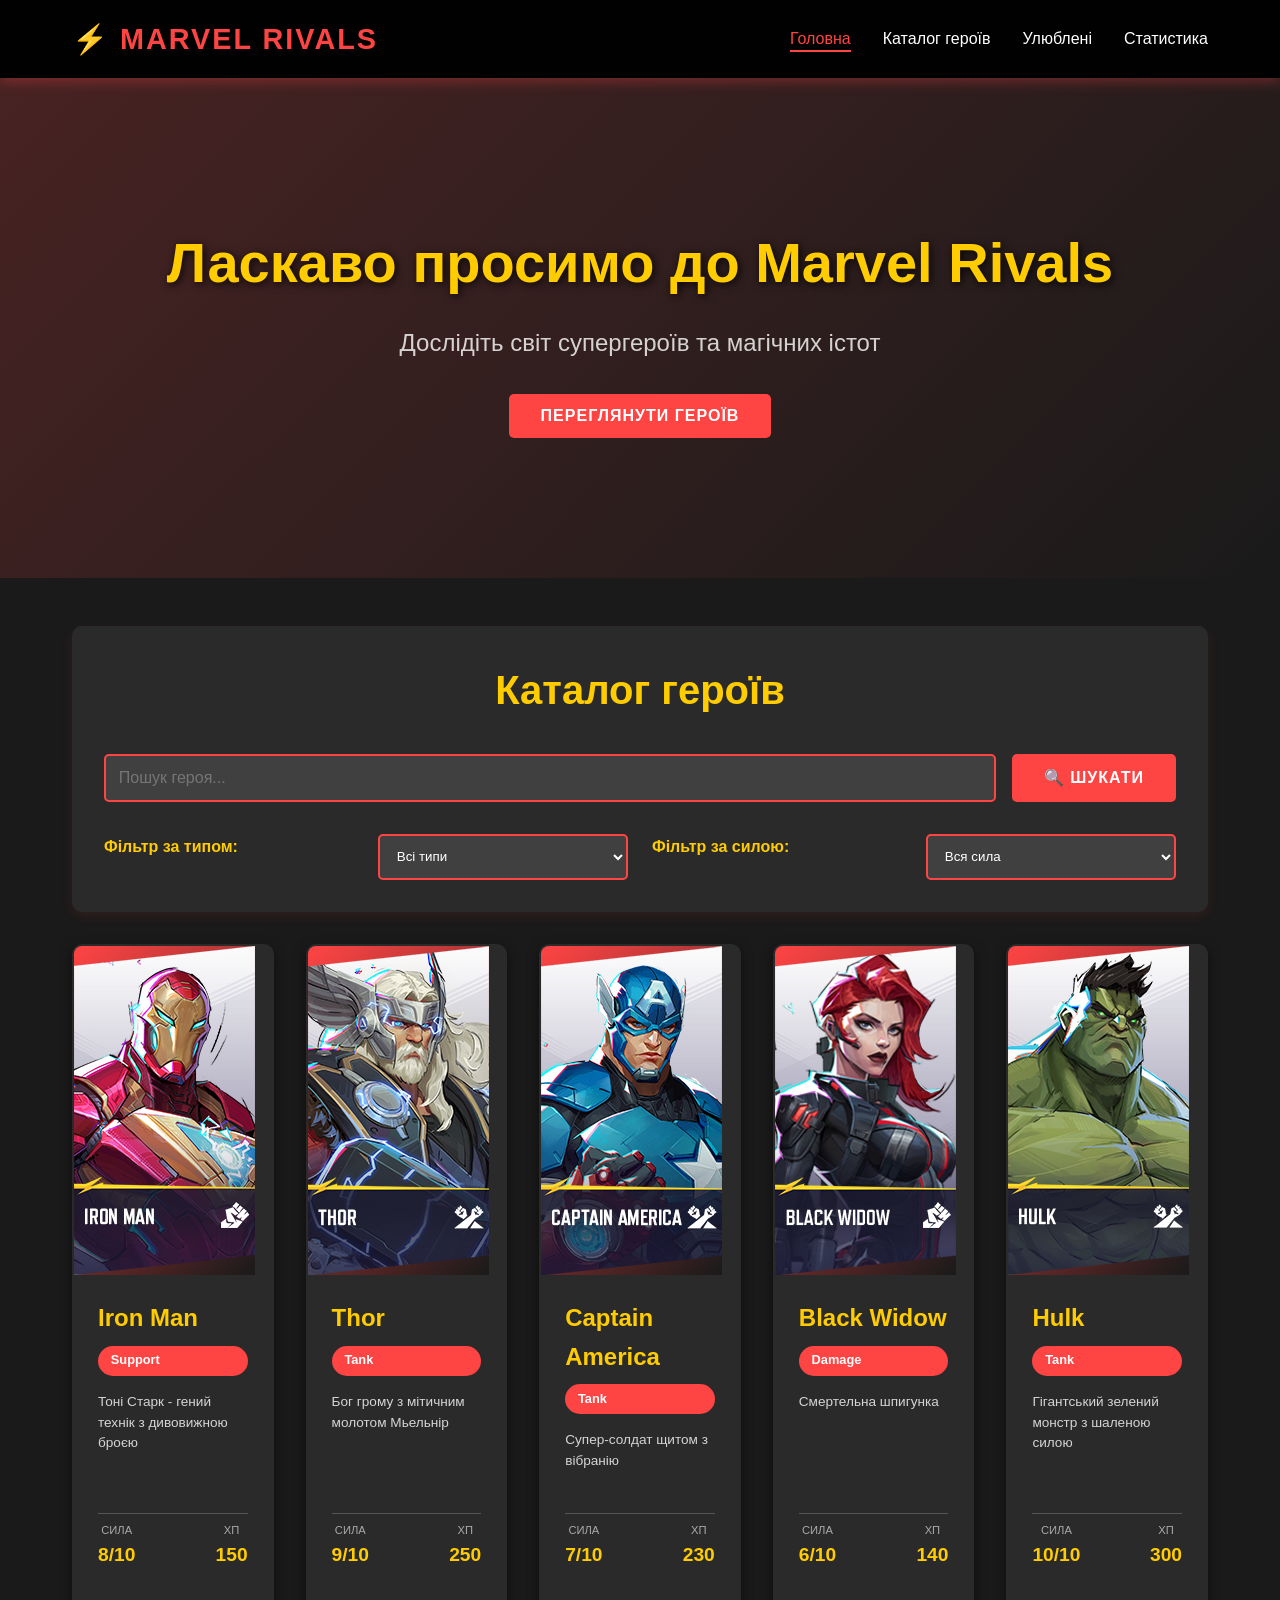
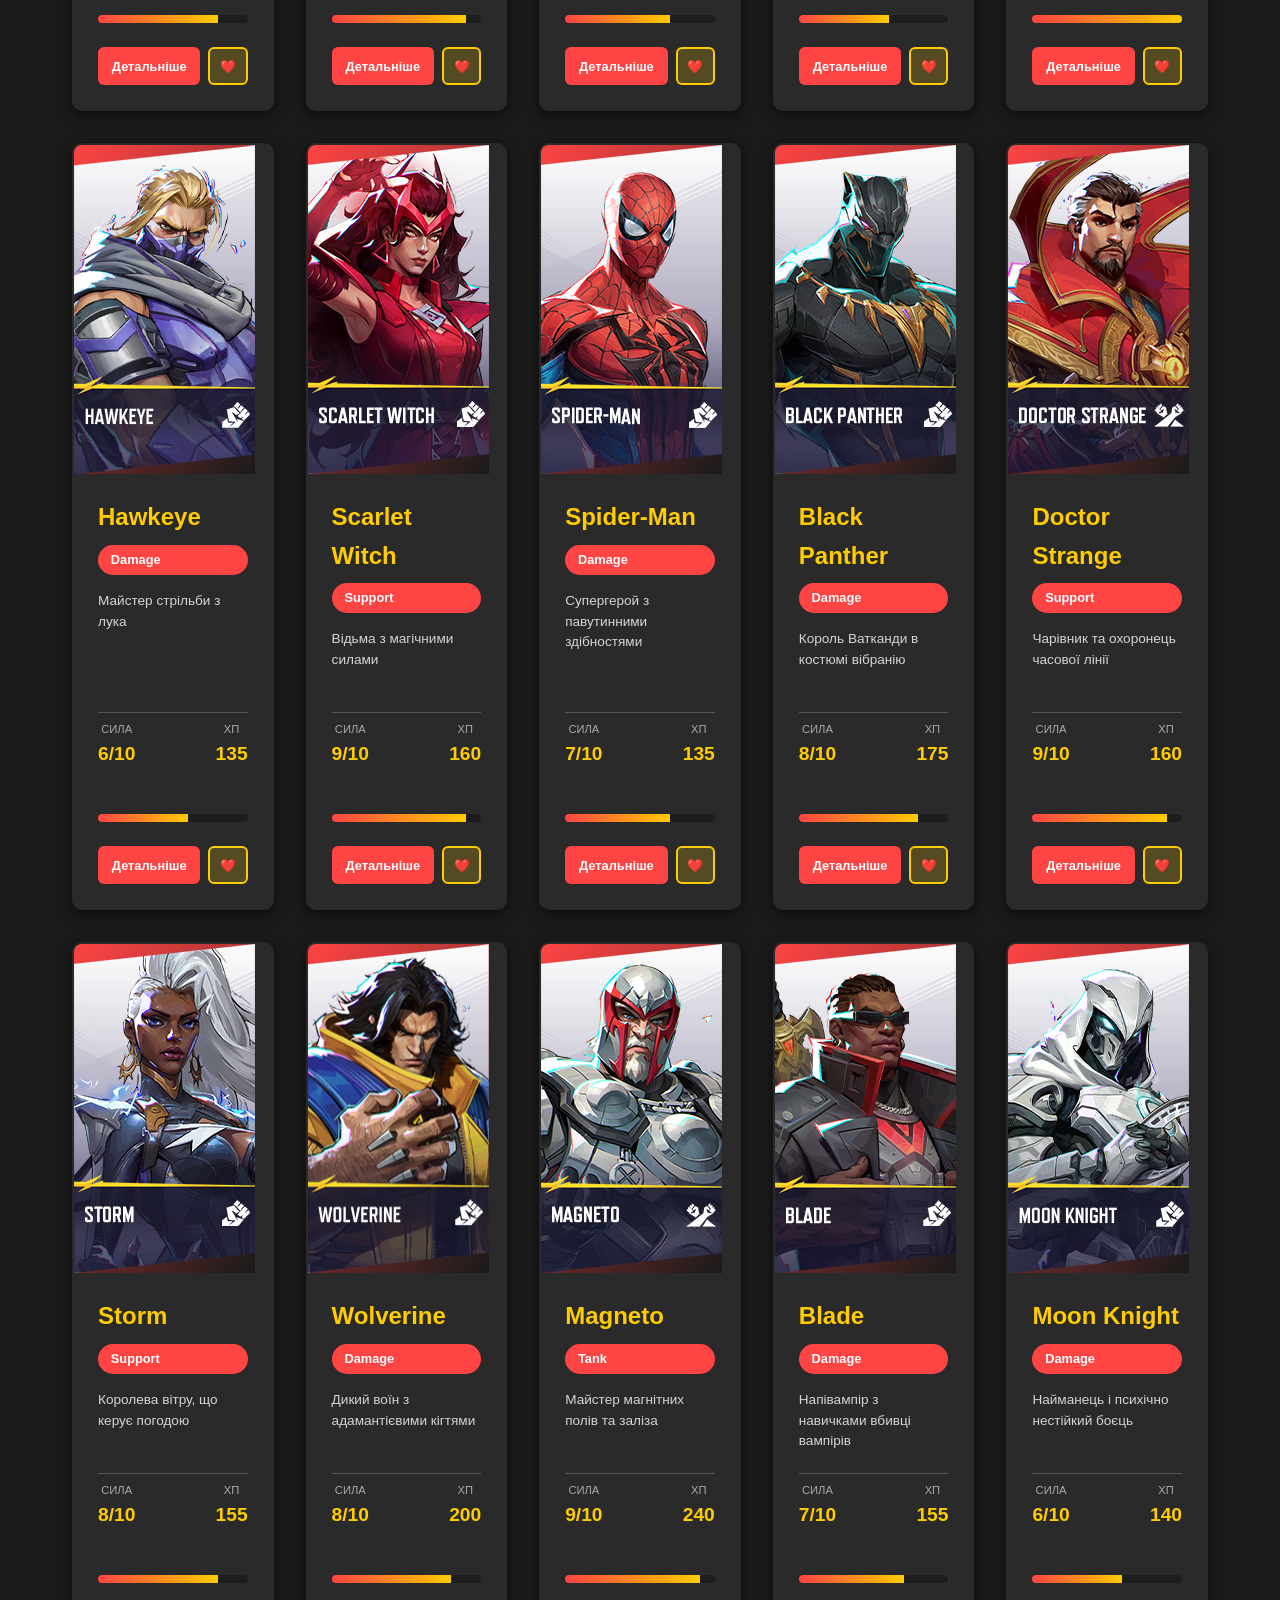
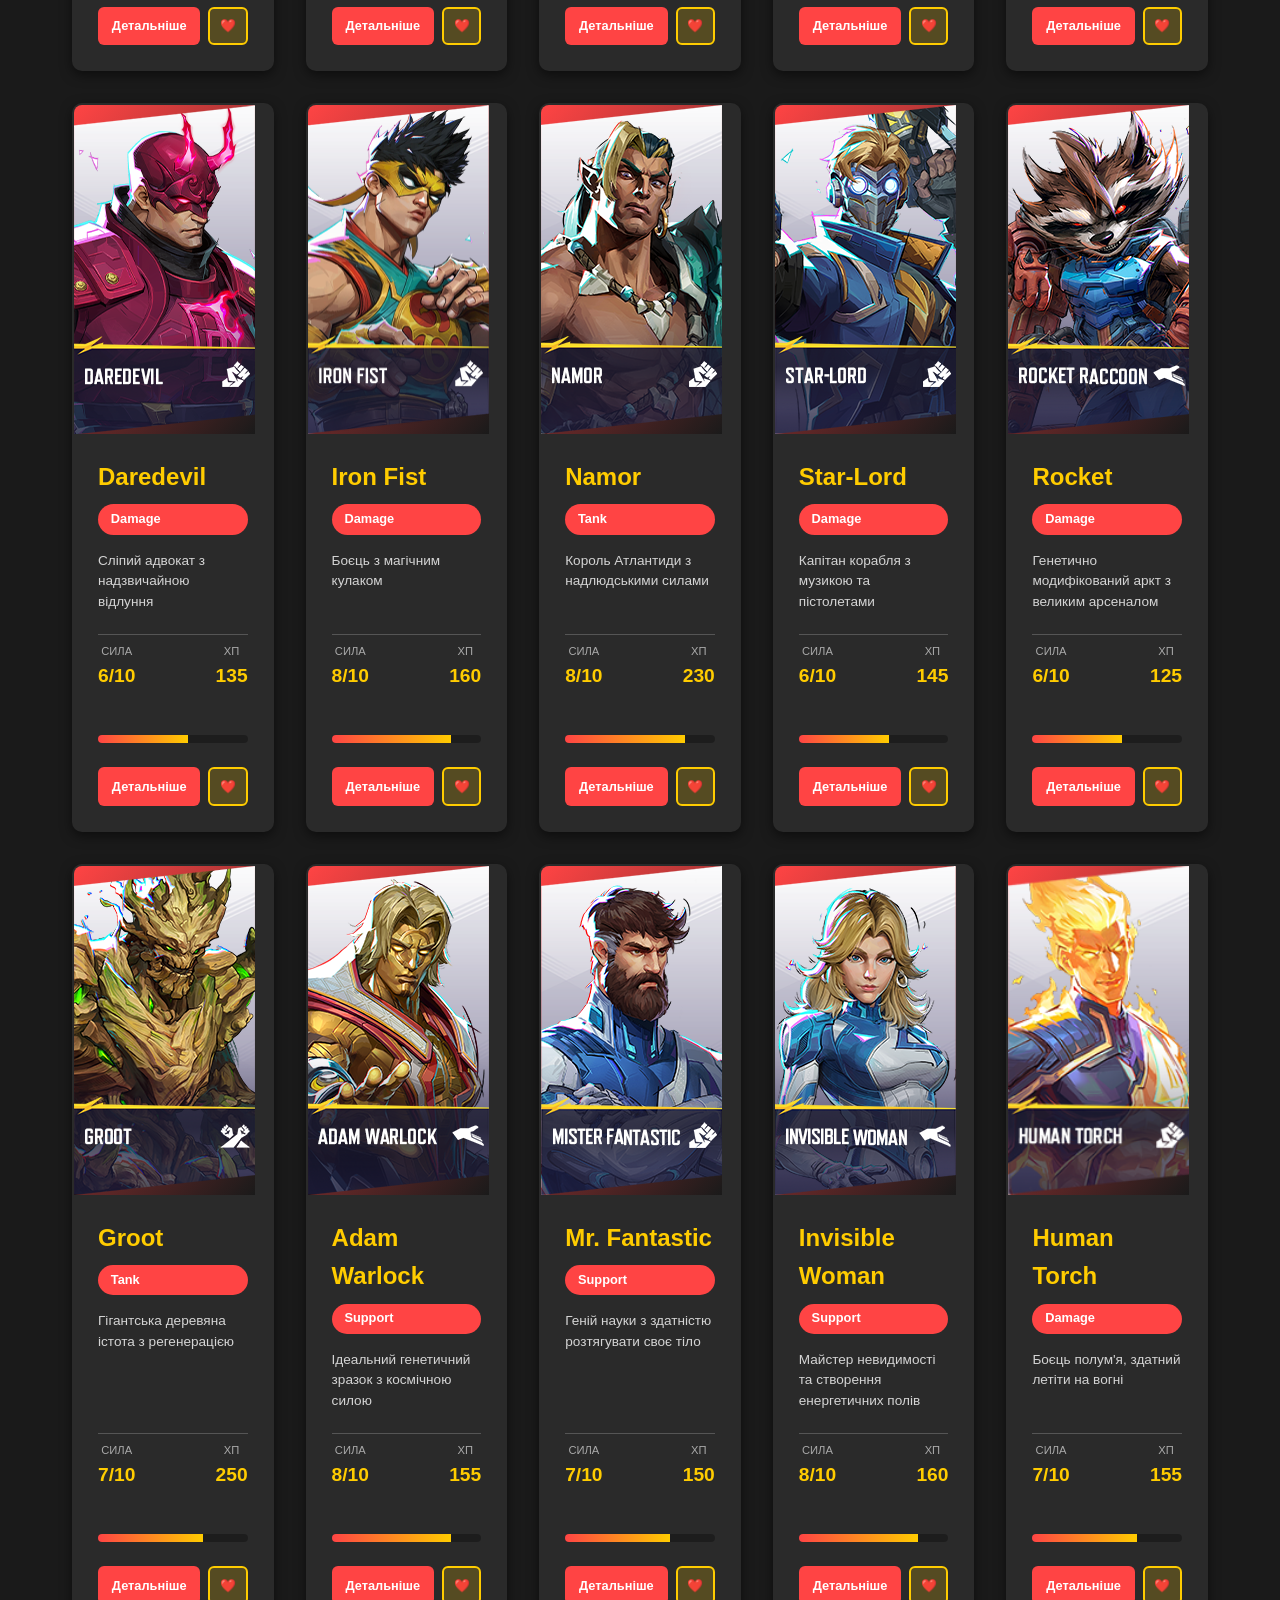
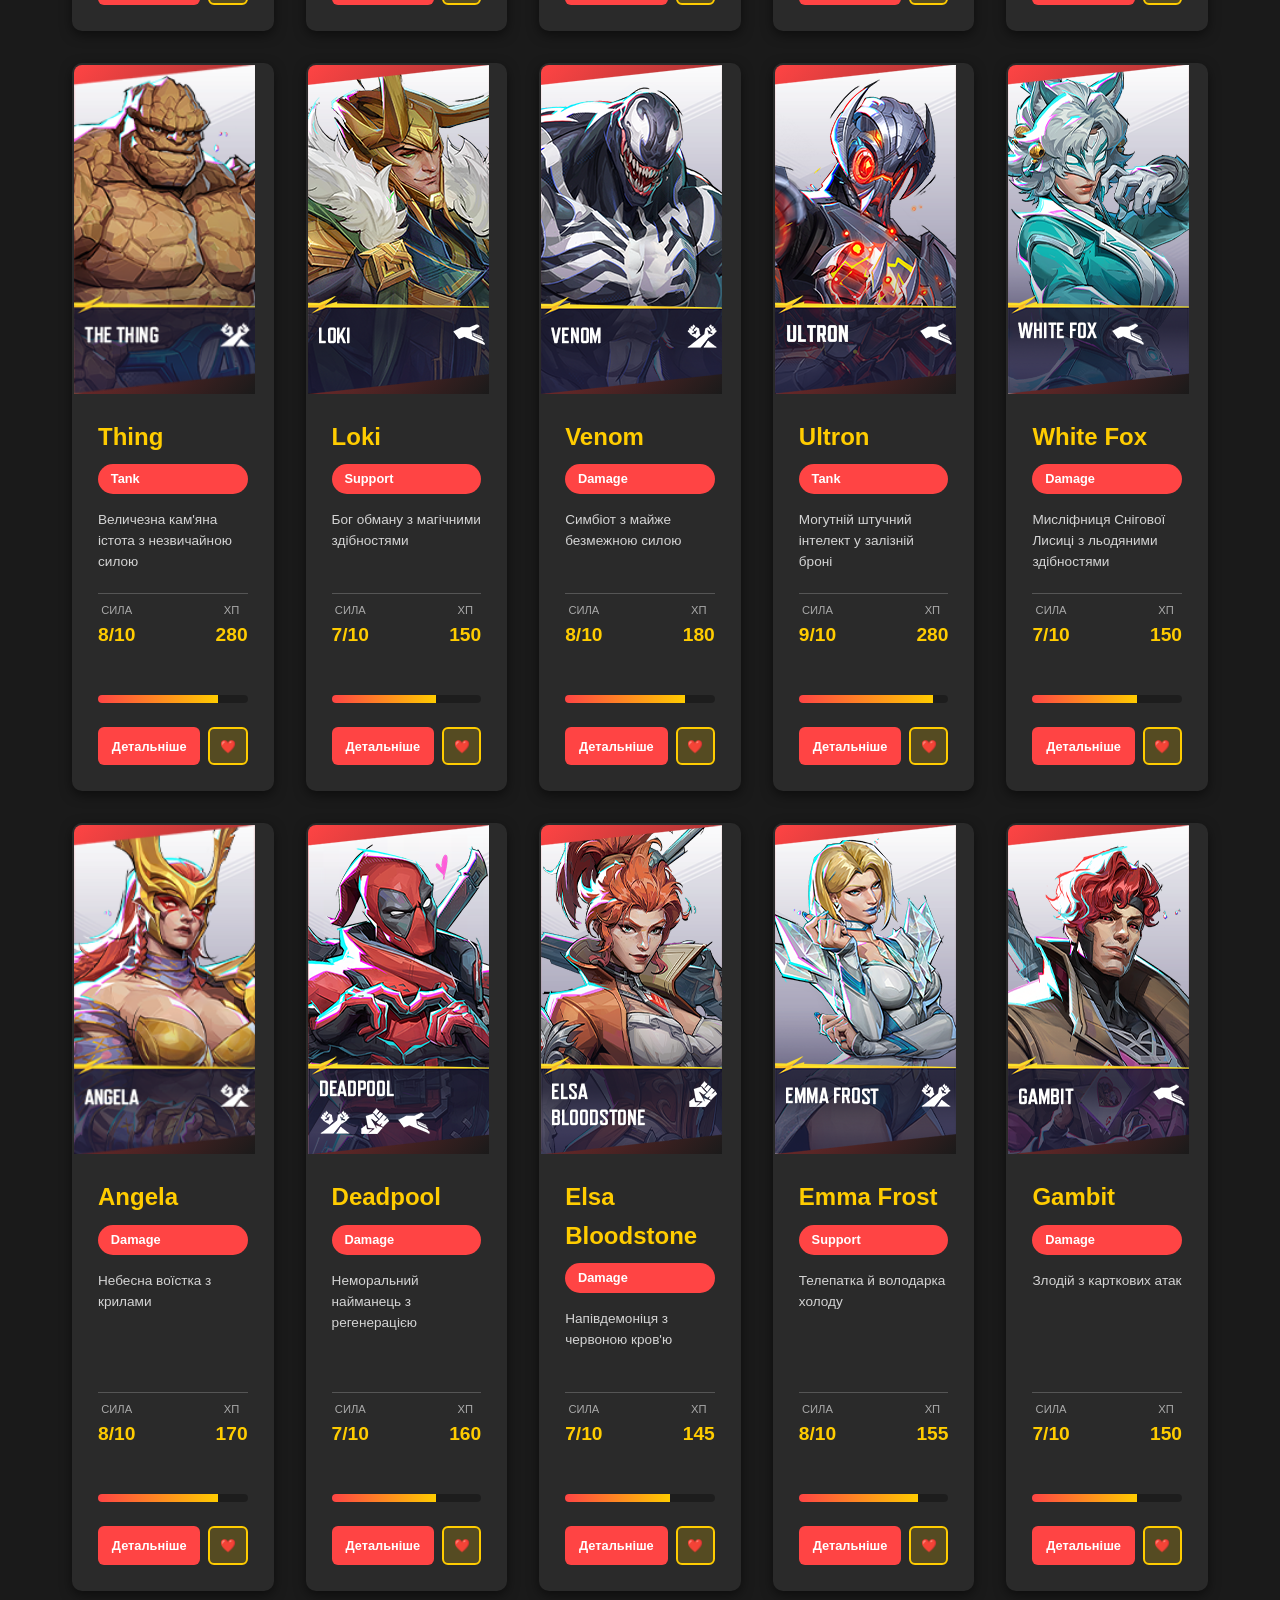
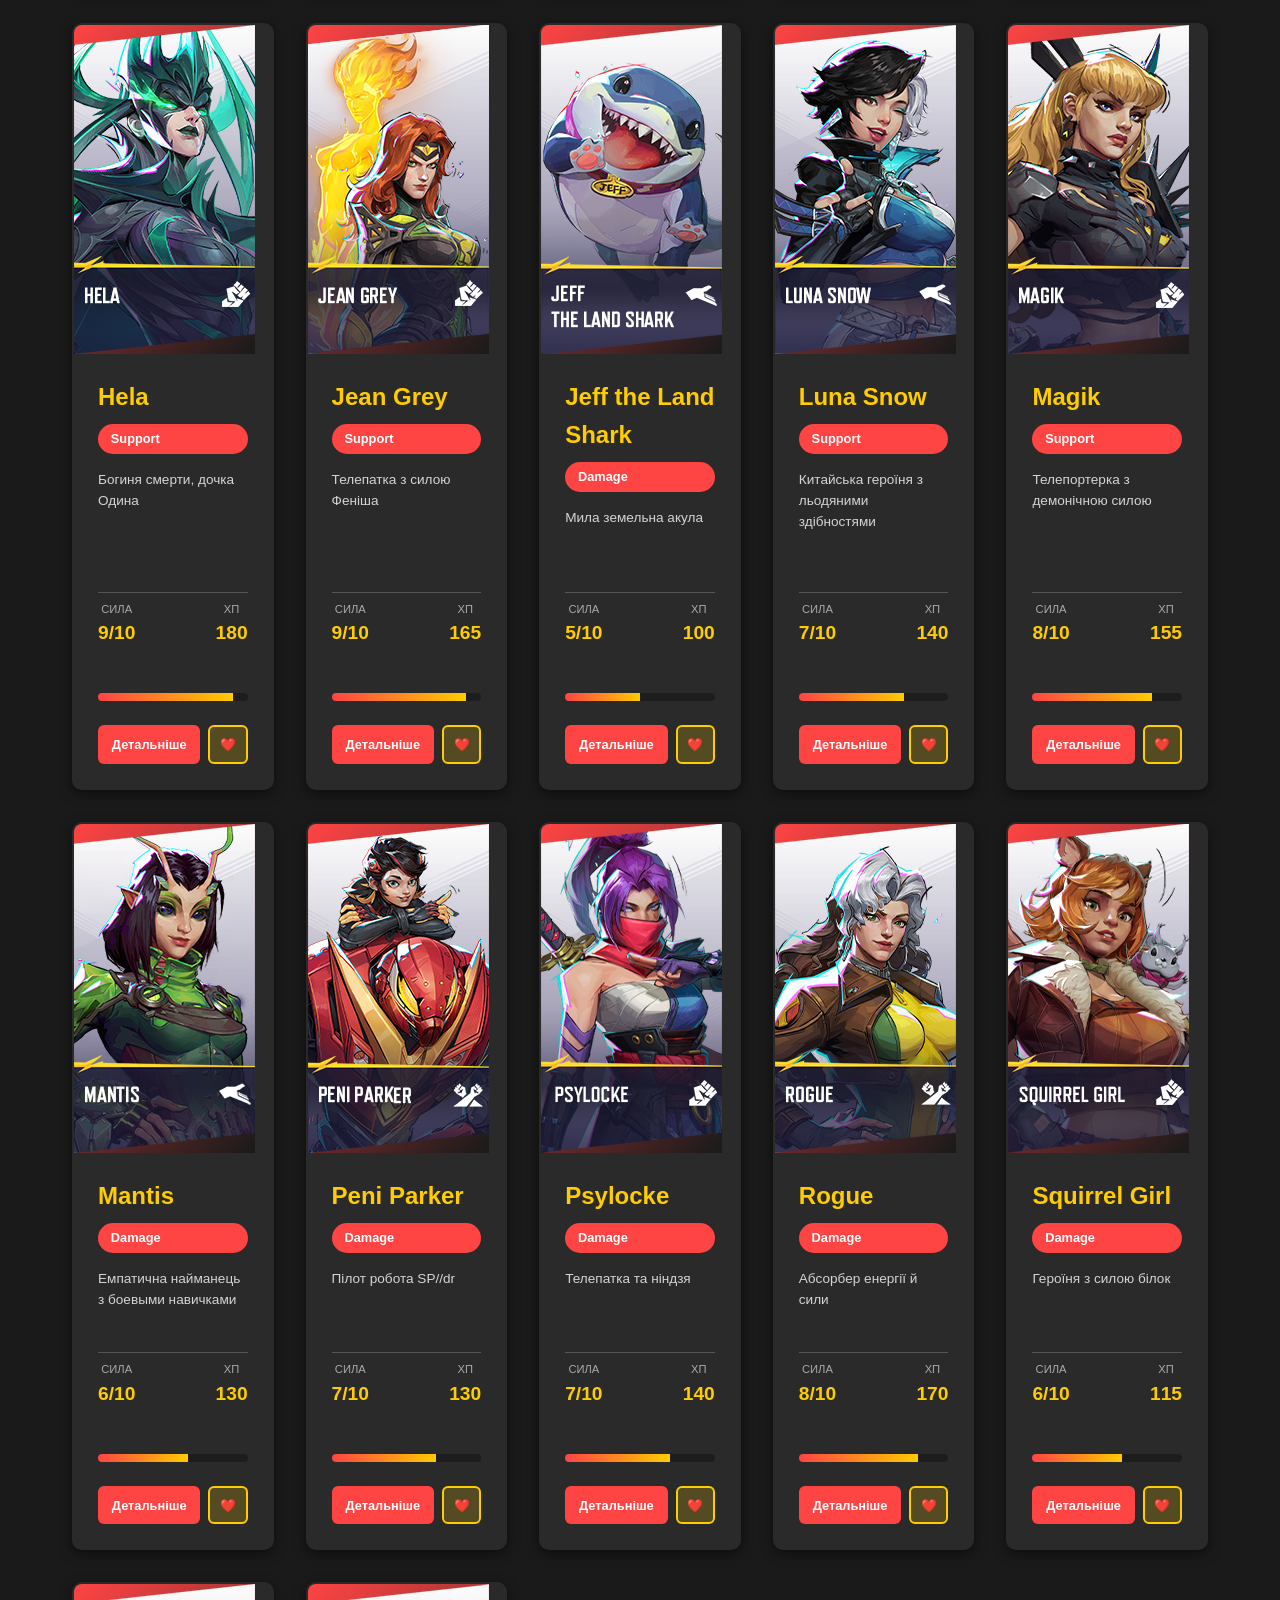
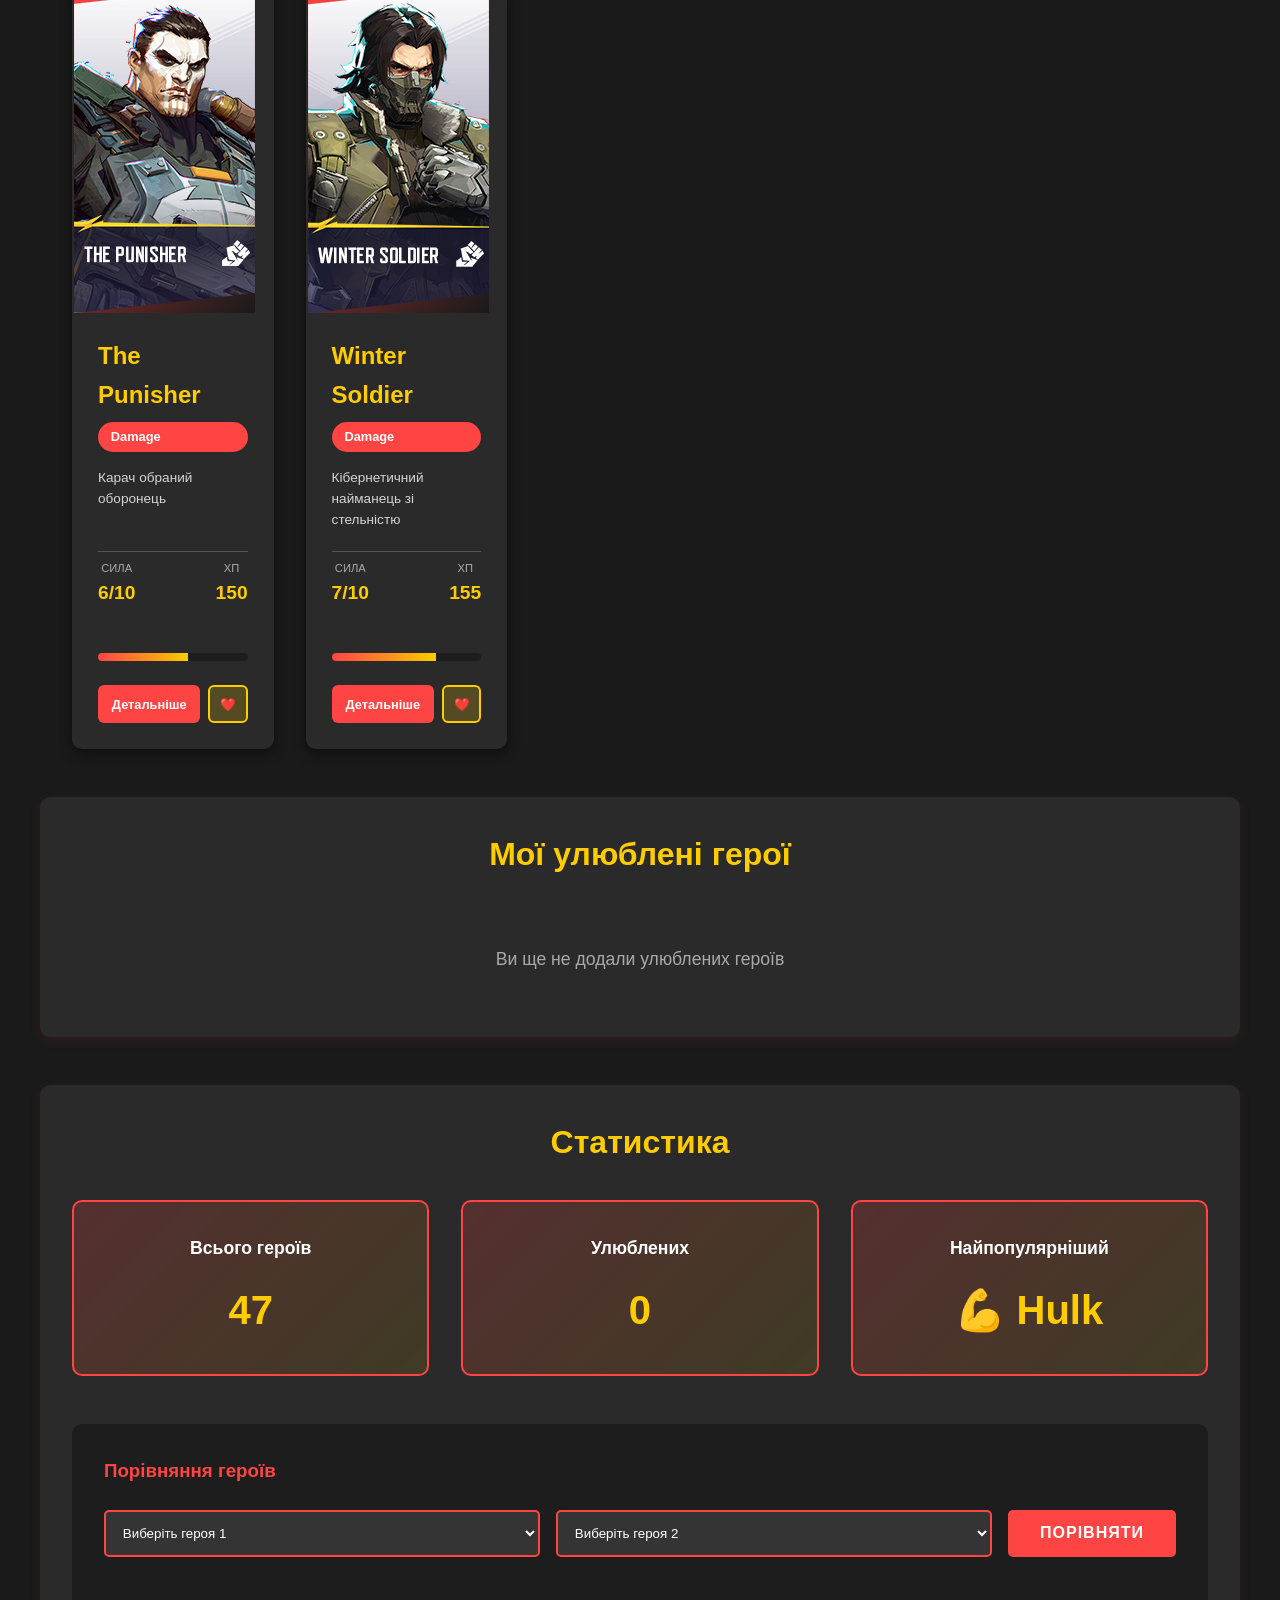
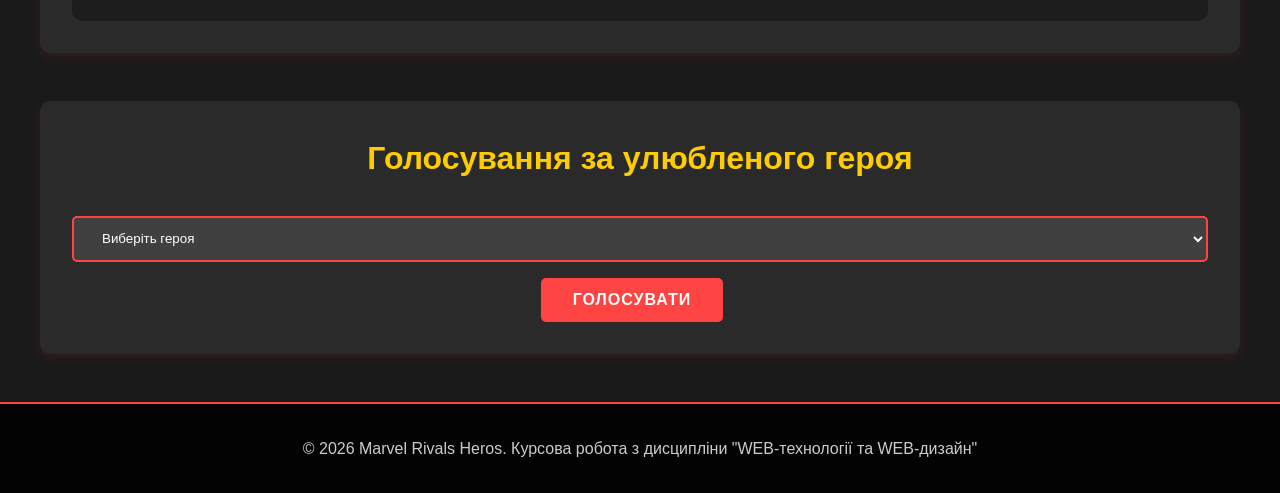
==== hero-details.html @ 2d25cc03 "first commit" ====
<!DOCTYPE html> <!-- Основний тип документу -->
<html lang="uk"> <!-- HTML елемент з мовою -->
<head> <!-- Голова документу -->
    <meta charset="UTF-8"> <!-- Кодування символів -->
    <meta name="viewport" content="width=device-width, initial-scale=1.0"> <!-- Адаптивна ширина -->
    <title>Деталі персонажа - Marvel Rivals</title> <!-- Заголовок сторінки -->
    <link rel="stylesheet" href="css/styles.css"> <!-- Посилання на CSS -->
    <style>  
        .hero-details-page { /* CSS селектор класу */
            max-width: 1200px; /* Max-width властивість */
            margin: 0 auto; /* Auto margin */
            padding: 2rem; /* Padding */
        }

        .hero-header { /* Новий CSS клас */
            display: grid; /* Grid display */
            grid-template-columns: 300px 1fr; /* Grid columns */
            gap: 3rem; /* Gap для grid */
            margin-bottom: 3rem; /* Margin */
            background-color: var(--card-bg); /* Використання CSS змінної */
            padding: 2rem; /* Padding */
            border-radius: 10px; /* Border-radius для скруглення */
            border: 2px solid var(--primary-color); /* Border властивість */
        }

        .hero-image-large { /* CSS клас для великого зображення */
            width: 100%; /* Width властивість */
            height: 400px; /* Height властивість */
            background: linear-gradient(135deg, var(--primary-color), var(--secondary-color)); /* Linear-gradient */
            border-radius: 10px;
            display: flex;
            align-items: center;
            justify-content: center;
            font-size: 5rem;
            overflow: hidden;
        }

        .hero-image-large img {
            width: 100%;
            height: 100%;
            object-fit: cover;
        }

        .hero-basic-info h1 {
            font-size: 3rem;
            color: var(--accent-color);
            margin-bottom: 1rem;
        }

        .hero-basic-info .hero-type {
            display: inline-block;
            background-color: var(--primary-color);
            color: var(--text-color);
            padding: 0.5rem 1.5rem;
            border-radius: 20px;
            font-size: 1rem;
            margin-bottom: 1rem;
            font-weight: bold;
        }

        .hero-basic-info .role-badge {
            display: inline-block;
            background-color: var(--accent-color);
            color: var(--secondary-color);
            padding: 0.5rem 1rem;
            border-radius: 20px;
            font-size: 0.9rem;
            margin-left: 0.5rem;
            font-weight: bold;
        }

        .stats-grid {
            display: grid;
            grid-template-columns: repeat(2, 1fr);
            gap: 1rem;
            margin-top: 1.5rem;
        }

        .stat-item {
            background-color: rgba(255, 68, 68, 0.1);
            padding: 1rem;
            border-radius: 8px;
            border-left: 3px solid var(--primary-color);
        }

        .stat-item-label {
            color: rgba(255, 255, 255, 0.8);
            font-size: 0.9rem;
        }

        .stat-item-value {
            font-size: 1.8rem;
            font-weight: bold;
            color: var(--accent-color);
            margin-top: 0.5rem;
        }

        .section {
            background-color: var(--card-bg);
            padding: 2rem;
            border-radius: 10px;
            margin-bottom: 2rem;
            border: 1px solid rgba(255, 68, 68, 0.2);
        }

        .section h2 {
            font-size: 1.8rem;
            color: var(--accent-color);
            margin-bottom: 1.5rem;
            display: flex;
            align-items: center;
            gap: 1rem;
        }

        .section h2::before {
            content: '';
            width: 4px;
            height: 1.8rem;
            background-color: var(--primary-color);
            border-radius: 2px;
        }

        .story-text {
            line-height: 1.8;
            color: rgba(255, 255, 255, 0.9);
            font-size: 1.05rem;
            text-align: justify;
        }

        .abilities-grid {
            display: grid;
            grid-template-columns: repeat(auto-fit, minmax(250px, 1fr));
            gap: 1.5rem;
        }

        .ability-card {
            background-color: rgba(255, 204, 0, 0.1);
            border: 2px solid var(--accent-color);
            border-radius: 8px;
            padding: 1.5rem;
            transition: all 0.3s ease;
        }

        .ability-card:hover {
            background-color: rgba(255, 204, 0, 0.2);
            transform: translateY(-5px);
            box-shadow: 0 8px 16px rgba(255, 204, 0, 0.2);
        }

        .ability-name {
            font-size: 1.3rem;
            font-weight: bold;
            color: var(--accent-color);
            margin-bottom: 0.5rem;
        }

        .ability-description {
            color: rgba(255, 255, 255, 0.85);
            font-size: 0.95rem;
        }

        .comparison-stats {
            background-color: rgba(0, 0, 0, 0.3);
            padding: 1rem;
            border-radius: 8px;
            margin-top: 1rem;
        }

        .comparison-stat {
            display: flex;
            justify-content: space-between;
            align-items: center;
            padding: 0.8rem 0;
            border-bottom: 1px solid rgba(255, 68, 68, 0.2);
        }

        .comparison-stat:last-child {
            border-bottom: none;
        }

        .stat-bar {
            height: 8px;
            background-color: rgba(0, 0, 0, 0.5);
            border-radius: 4px;
            overflow: hidden;
            margin-top: 0.5rem;
            width: 100%;
        }

        .stat-bar-fill {
            height: 100%;
            background: linear-gradient(90deg, var(--primary-color), var(--accent-color));
            border-radius: 4px;
        }

        .team-info {
            display: grid;
            grid-template-columns: repeat(auto-fit, minmax(200px, 1fr));
            gap: 1.5rem;
            margin-top: 1rem;
        }

        .team-card {
            background-color: rgba(255, 68, 68, 0.1);
            border: 2px solid var(--primary-color);
            border-radius: 8px;
            padding: 1.5rem;
            text-align: center;
        }

        .team-card h3 {
            color: var(--accent-color);
            margin-bottom: 0.5rem;
        }

        .team-card p {
            color: rgba(255, 255, 255, 0.8);
            font-size: 0.95rem;
        }

        .quote-section {
            background: linear-gradient(135deg, rgba(255, 68, 68, 0.2), rgba(255, 204, 0, 0.1));
            border: 2px solid var(--primary-color);
            border-radius: 10px;
            padding: 2rem;
            text-align: center;
            margin-bottom: 2rem;
        }

        .quote-text {
            font-size: 1.5rem;
            font-style: italic;
            color: var(--accent-color);
            margin-bottom: 0.5rem;
        }

        .quote-source {
            color: rgba(255, 255, 255, 0.7);
            font-size: 1rem;
        }

        .back-button {
            display: inline-block;
            background-color: var(--primary-color);
            color: var(--text-color);
            padding: 0.8rem 2rem;
            border-radius: 5px;
            text-decoration: none;
            font-weight: bold;
            margin-bottom: 2rem;
            transition: all 0.3s ease;
        }

        .back-button:hover {
            background-color: var(--hover-color);
            transform: translateX(-5px);
        }

        .relations-section {
            display: grid;
            grid-template-columns: repeat(auto-fit, minmax(150px, 1fr));
            gap: 1rem;
            margin-top: 1rem;
        }

        .relation-card {
            background-color: rgba(255, 255, 255, 0.05);
            border: 1px solid rgba(255, 68, 68, 0.3);
            border-radius: 8px;
            padding: 1rem;
            text-align: center;
            transition: all 0.3s ease;
        }

        .relation-card:hover {
            background-color: rgba(255, 68, 68, 0.1);
            border-color: var(--primary-color);
        }

        .relation-name {
            font-weight: bold;
            color: var(--accent-color);
            font-size: 0.95rem;
        }

        .gallery-section {
            margin-top: 2rem;
        }

        .gallery-grid {
            display: grid;
            grid-template-columns: repeat(auto-fit, minmax(200px, 1fr));
            gap: 1rem;
            margin-top: 1rem;
        }

        .gallery-item {
            aspect-ratio: 1;
            background-color: rgba(255, 68, 68, 0.1);
            border-radius: 8px;
            overflow: hidden;
            border: 2px solid rgba(255, 68, 68, 0.2);
            transition: all 0.3s ease;
        }

        .gallery-item:hover {
            border-color: var(--primary-color);
            box-shadow: 0 8px 16px rgba(255, 68, 68, 0.3);
        }

        @media (max-width: 768px) {
            .hero-header {
                grid-template-columns: 1fr;
                gap: 1rem;
            }

            .hero-basic-info h1 {
                font-size: 2rem;
            }

            .section h2 {
                font-size: 1.3rem;
            }

            .abilities-grid {
                grid-template-columns: 1fr;
            }

            .stat-bar {
                margin-top: 0.5rem;
            }
        }
    </style>
</head>
<body>
    <!-- Навигация -->
    <header>
        <nav class="navbar">
            <div class="nav-container">
                <span class="logo" onclick="window.open('https://www.marvelrivals.com', '_blank')">⚡ Marvel Rivals</span>
                <ul class="nav-menu">
                    <li><a href="index.html" class="nav-link">← Назад до каталогу</a></li>
                </ul>
            </div>
        </nav>
    </header>

    <!-- Основной контент -->
    <main class="hero-details-page">
        <a href="index.html" class="back-button">← Назад до каталогу</a>

        <div id="heroContent">
            <!-- Контент будет загружен через JavaScript -->
        </div>
    </main>

    <!-- Footer -->
    <footer>
        <p>&copy; 2026 Marvel Rivals Heros. Курсова робота з дисципліни "WEB-технології та WEB-дизайн"</p>
    </footer>

    <script src="js/data-extended.js"></script>
    <script>
        // Отримати ID героя з URL
        function getHeroIdFromUrl() {
            const params = new URLSearchParams(window.location.search);
            return parseInt(params.get('id'));
        }

        // Завантажити та відобразити деталі героя
        document.addEventListener('DOMContentLoaded', function() {
            const heroId = getHeroIdFromUrl();
            
            if (!heroId) {
                window.location.href = 'index.html';
                return;
            }

            // Знайти героя у базі
            const hero = heroesDataExtended.find(h => h.id === heroId);
            
            if (!hero) {
                document.getElementById('heroContent').innerHTML = 
                    '<p style="color: var(--primary-color); font-size: 1.2rem;">❌ Персонажа не знайдено!</p>';
                return;
            }

            // Відобразити героя
            displayHeroDetails(hero);
        });

        function displayHeroDetails(hero) {
            const imageHtml = hero.image ? 
                `<img src="${hero.image}" alt="${hero.name}">` :
                hero.emoji;

            const relationsHTML = hero.relations && hero.relations.length > 0 ? 
                `<div class="relations-section">
                    ${hero.relations.map(rel => 
                        `<div class="relation-card">
                            <div class="relation-name">${rel}</div>
                        </div>`
                    ).join('')}
                </div>` : 
                '<p style="color: rgba(255, 255, 255, 0.6);">Особлива не пов\'язана з іншими персонажами</p>';

            const abilitiesHTML = hero.abilities.map(ability => 
                `<div class="ability-card">
                    <div class="ability-name">⚡ ${ability.name}</div>
                    <div class="ability-description">${ability.description}</div>
                </div>`
            ).join('');

            const statsHTML = `
                <div class="stat-item">
                    <div class="stat-item-label">Рівень сили</div>
                    <div class="stat-item-value">${hero.power}/10</div>
                    <div class="stat-bar">
                        <div class="stat-bar-fill" style="width: ${hero.power * 10}%"></div>
                    </div>
                </div>
                <div class="stat-item">
                    <div class="stat-item-label">Здоров'я (HP)</div>
                    <div class="stat-item-value">${hero.health}</div>
                    <div class="stat-bar">
                        <div class="stat-bar-fill" style="width: ${Math.min(hero.health / 3, 100)}%"></div>
                    </div>
                </div>
            `;

            const teamHTML = hero.team ? 
                `<div class="team-card">
                    <h3>Команда</h3>
                    <p>${hero.team}</p>
                </div>` : '';

            const quoteHTML = hero.quote ? 
                `<div class="quote-section">
                    <div class="quote-text">"${hero.quote}"</div>
                    <div class="quote-source">— ${hero.name}</div>
                </div>` : '';

            const distributionDate = hero.releaseDate ? 
                new Date(hero.releaseDate).toLocaleDateString('uk-UA') : 'N/A';

            document.getElementById('heroContent').innerHTML = `
                ${quoteHTML}

                <div class="hero-header">
                    <div class="hero-image-large">${imageHtml}</div>
                    <div class="hero-basic-info">
                        <h1>${hero.emoji} ${hero.name}</h1>
                        <span class="hero-type">${hero.type}</span>
                        <span class="role-badge">${hero.role}</span>
                        <div class="stats-grid">
                            ${statsHTML}
                        </div>
                    </div>
                </div>

                <div class="section">
                    <h2>Опис</h2>
                    <p class="story-text">${hero.fullDescription}</p>
                </div>

                <div class="section">
                    <h2>Історія персонажа</h2>
                    <p class="story-text">${hero.story}</p>
                </div>

                <div class="section">
                    <h2>Здібності</h2>
                    <div class="abilities-grid">
                        ${abilitiesHTML}
                    </div>
                </div>

                <div class="section">
                    <h2>Інформація про персонажа</h2>
                    <div class="comparison-stats">
                        <div class="comparison-stat">
                            <span>Команда:</span>
                            <span style="font-weight: bold; color: var(--accent-color);">${hero.team}</span>
                        </div>
                        <div class="comparison-stat">
                            <span>Тип:</span>
                            <span style="font-weight: bold; color: var(--accent-color);">${hero.type}</span>
                        </div>
                        <div class="comparison-stat">
                            <span>Роль у грі:</span>
                            <span style="font-weight: bold; color: var(--accent-color);">${hero.role}</span>
                        </div>
                        <div class="comparison-stat">
                            <span>Дата випуску:</span>
                            <span style="font-weight: bold; color: var(--accent-color);">${distributionDate}</span>
                        </div>
                    </div>
                </div>

                ${hero.relations && hero.relations.length > 0 ? `
                <div class="section">
                    <h2>Пов'язані персонажі</h2>
                    ${relationsHTML}
                </div>
                ` : ''}

                <div style="text-align: center; margin-top: 3rem; padding: 2rem; background-color: rgba(255, 68, 68, 0.1); border-radius: 10px;">
                    <a href="index.html" class="back-button">← Повернутись до каталогу</a>
                </div>
            `;
        }
    </script>
</body>
</html>
---- css/styles.css ----
/* Загальні стилі */ 
* { /* Універсальний селектор */
    margin: 0; /* Властивість margin */
    padding: 0; /* Властивість padding */
    box-sizing: border-box; /* Box-sizing властивість */
}

:root { /* CSS змінні (Custom Properties) */
    --primary-color: #ff4444; /* CSS змінна --primary-color */
    --secondary-color: #1a1a1a; /* CSS змінна для вторинного кольору */
    --text-color: #ffffff; /* CSS змінна для тексту */
    --accent-color: #ffcc00; /* CSS змінна для акцентування */
    --card-bg: #2a2a2a; /* CSS змінна для фону карток */
    --hover-color: #ff6666; /* CSS змінна для
}

body { /* CSS селектор для body */
    font-family: 'Arial', sans-serif; /* Властивість font-family */
    background-color: var(--secondary-color); /* Використання CSS змінної */
    color: var(--text-color); /* Колір тексту */
    line-height: 1.6; /* Висота лінії тексту */
}

/* Навігаційне меню */ /* Коментар для нової секції CSS */
header { /* CSS селектор header */
    background-color: rgba(0, 0, 0, 0.95); /* RGBA колір з прозорістю */
    position: sticky; /* Position властивість */
    top: 0; /* Top властивість */
    z-index: 100; /* Z-index для шарів */
    box-shadow: 0 4px 12px rgba(255, 68, 68, 0.3); /* Box-shadow для тіні */
}

.navbar { /* CSS class селектор */
    padding: 1rem 0; /* Padding властивість */
}

.nav-container {
    max-width: 1200px;
    margin: 0 auto;
    padding: 0 2rem;
    display: flex;
    justify-content: space-between;
    align-items: center;
}

.logo {
    font-size: 1.8rem;
    font-weight: bold;
    color: var(--primary-color);
    text-transform: uppercase;
    letter-spacing: 2px;
}

.nav-menu {
    display: flex;
    list-style: none;
    gap: 2rem;
}

.nav-link {
    color: var(--text-color);
    text-decoration: none;
    font-weight: 500;
    transition: color 0.3s ease;
    position: relative;
}

.nav-link:hover,
.nav-link.active {
    color: var(--primary-color);
}

.nav-link::after {
    content: '';
    position: absolute;
    bottom: -5px;
    left: 0;
    width: 0;
    height: 2px;
    background-color: var(--primary-color);
    transition: width 0.3s ease;
}

.nav-link:hover::after,
.nav-link.active::after {
    width: 100%;
}

/* Героїчна секція */
.hero-section {
    background: linear-gradient(135deg, rgba(255, 68, 68, 0.2) 0%, rgba(26, 26, 26, 0.9) 100%);
    padding: 8rem 2rem;
    text-align: center;
    min-height: 500px;
    display: flex;
    align-items: center;
    justify-content: center;
}

.hero-content h2 {
    font-size: 3.5rem;
    margin-bottom: 1rem;
    color: var(--accent-color);
    text-shadow: 2px 2px 8px rgba(0, 0, 0, 0.8);
}

.hero-content p {
    font-size: 1.5rem;
    margin-bottom: 2rem;
    color: rgba(255, 255, 255, 0.8);
}

/* Кнопки */
.btn-primary,
.btn-search {
    background-color: var(--primary-color);
    color: var(--text-color);
    border: none;
    padding: 0.8rem 2rem;
    font-size: 1rem;
    font-weight: bold;
    border-radius: 5px;
    cursor: pointer;
    transition: all 0.3s ease;
    text-transform: uppercase;
    letter-spacing: 1px;
}

.btn-primary:hover,
.btn-search:hover {
    background-color: var(--hover-color);
    transform: translateY(-2px);
    box-shadow: 0 8px 16px rgba(255, 68, 68, 0.4);
}

.btn-primary:active {
    transform: translateY(0);
}

/* Каталог секція */
.catalog-section {
    max-width: 1200px;
    margin: 3rem auto;
    padding: 0 2rem;
}

.catalog-section h2 {
    font-size: 2.5rem;
    margin-bottom: 2rem;
    color: var(--accent-color);
    text-align: center;
}

.filter-container {
    background-color: var(--card-bg);
    padding: 2rem;
    border-radius: 10px;
    margin-bottom: 2rem;
    box-shadow: 0 4px 12px rgba(255, 68, 68, 0.1);
}

.search-bar {
    display: flex;
    gap: 1rem;
    margin-bottom: 2rem;
}

.search-input {
    flex: 1;
    padding: 0.8rem;
    font-size: 1rem;
    border: 2px solid var(--primary-color);
    border-radius: 5px;
    background-color: rgba(255, 255, 255, 0.1);
    color: var(--text-color);
    transition: all 0.3s ease;
}

.search-input:focus {
    outline: none;
    background-color: rgba(255, 255, 255, 0.15);
    box-shadow: 0 0 10px rgba(255, 68, 68, 0.3);
}

.filter-controls {
    display: grid;
    grid-template-columns: repeat(auto-fit, minmax(250px, 1fr));
    gap: 1.5rem;
}

.filter-controls label {
    display: block;
    font-weight: bold;
    margin-bottom: 0.5rem;
    color: var(--accent-color);
}

.filter-select {
    width: 100%;
    padding: 0.8rem;
    border: 2px solid var(--primary-color);
    border-radius: 5px;
    background-color: rgba(255, 255, 255, 0.1);
    color: var(--text-color);
    cursor: pointer;
    transition: all 0.3s ease;
}

.filter-select:hover,
.filter-select:focus {
    background-color: rgba(255, 255, 255, 0.15);
    outline: none;
}

.filter-select option {
    background-color: var(--secondary-color);
    color: var(--text-color);
}

/* Grid героїв */
.heroes-grid {
    display: grid;
    grid-template-columns: repeat(auto-fill, minmax(181px, 1fr));
    gap: 2rem;
    margin-top: 2rem;
}

.hero-card {
    display: flex;
    flex-direction: column;
    justify-content: space-between;
    min-height: 560px;
    background-color: var(--card-bg);
    border-radius: 10px;
    overflow: hidden;
    transition: all 0.3s ease;
    cursor: pointer;
    box-shadow: 0 4px 12px rgba(0, 0, 0, 0.5);
    border: 2px solid transparent;
}

.hero-card:hover {
    transform: translateY(-10px);
    box-shadow: 0 12px 24px rgba(255, 68, 68, 0.3);
    border-color: var(--primary-color);
}

.hero-image {
    width: 181px;
    height: 329px;
    background: linear-gradient(135deg, var(--primary-color), var(--secondary-color));
    display: flex;
    align-items: center;
    justify-content: center;
    font-size: 4rem;
    overflow: hidden;
}

.hero-image img {
    width: 100%;
    height: 100%;
    object-fit: cover;
}

.hero-info {
    padding: 1.5rem;
    display: flex;
    flex-direction: column;
    flex: 1;
}

.hero-bottom {
    margin-top: auto;
    display: flex;
    flex-direction: column;
    gap: 0.75rem;
}

.hero-name {
    font-size: 1.5rem;
    font-weight: bold;
    margin-bottom: 0.5rem;
    color: var(--accent-color);
}

.hero-type {
    display: inline-block;
    background-color: var(--primary-color);
    color: var(--text-color);
    padding: 0.3rem 0.8rem;
    border-radius: 20px;
    font-size: 0.8rem;
    margin-bottom: 1rem;
    font-weight: bold;
}

.hero-description {
    font-size: 0.85rem;
    color: rgba(255, 255, 255, 0.8);
    margin-bottom: 1rem;
    min-height: 4.2rem;
    line-height: 1.3rem;
}

.hero-stats {
    display: flex;
    justify-content: space-between;
    align-items: center;
    margin-bottom: 0.5rem;
    padding-top: 0.5rem;
    padding-bottom: 1rem;
    border-top: 1px solid rgba(255, 255, 255, 0.2);
}

.stat {
    text-align: center;
}

.stat-label {
    font-size: 0.7rem;
    color: rgba(255, 255, 255, 0.6);
    text-transform: uppercase;
}

.stat-value {
    font-size: 1.2rem;
    font-weight: bold;
    color: var(--accent-color);
}

.power-bar {
    width: 100%;
    height: 8px;
    background-color: rgba(0, 0, 0, 0.3);
    border-radius: 4px;
    overflow: hidden;
    margin-top: 0.5rem;
}

.power-fill {
    height: 100%;
    background: linear-gradient(90deg, var(--primary-color), var(--accent-color));
    transition: width 0.3s ease;
}

.hero-actions {
    display: grid;
    grid-template-columns: 1fr auto;
    gap: 0.5rem;
    align-items: stretch;
    margin-top: 0.75rem;
}

.btn-details,
.btn-favorite {
    min-height: 2.4rem;
    padding: 0.45rem 0.7rem;
    border: none;
    border-radius: 6px;
    cursor: pointer;
    font-weight: bold;
    transition: all 0.4s ease;
    font-size: 0.8rem;
    display: inline-flex;
    justify-content: center;
    align-items: center;
    white-space: nowrap;
    box-sizing: border-box;
}

.btn-details {
    width: 100%;
}

.btn-favorite {
    width: auto;
    padding: 0.45rem 0.6rem;
}

.btn-details {
    background-color: var(--primary-color);
    color: var(--text-color);
}

.btn-details:hover {
    background-color: var(--hover-color);
}

.btn-favorite {
    background-color: rgba(255, 204, 0, 0.2);
    color: var(--accent-color);
    border: 2px solid var(--accent-color);
}

.btn-favorite:hover {
    background-color: rgba(255, 204, 0, 0.4);
}

.btn-favorite.active {
    background-color: var(--accent-color);
    color: var(--secondary-color);
}

/* Модальне вікно */
.modal {
    display: none;
    position: fixed;
    z-index: 1000;
    left: 0;
    top: 0;
    width: 100%;
    height: 100%;
    background-color: rgba(0, 0, 0, 0.8);
    animation: fadeIn 0.3s ease;
}

@keyframes fadeIn {
    from { opacity: 0; }
    to { opacity: 1; }
}

.modal-content {
    background-color: var(--card-bg);
    margin: auto;
    padding: 2rem;
    border: 2px solid var(--primary-color);
    border-radius: 10px;
    width: 90%;
    max-width: 800px;
    max-height: 90vh;
    overflow-y: auto;
    position: absolute;
    top: 50%;
    left: 50%;
    transform: translate(-50%, -50%);
    box-shadow: 0 12px 40px rgba(255, 68, 68, 0.4);
}

.modal-close {
    color: var(--primary-color);
    float: right;
    font-size: 2rem;
    font-weight: bold;
    cursor: pointer;
    transition: color 0.3s ease;
}

.modal-close:hover {
    color: var(--hover-color);
}

.hero-detail h2 {
    font-size: 2rem;
    color: var(--accent-color);
    margin-bottom: 1rem;
}

.hero-detail p {
    margin: 1rem 0;
    line-height: 1.8;
}

.detail-abilities {
    background-color: rgba(255, 68, 68, 0.1);
    padding: 1.5rem;
    border-radius: 5px;
    margin: 1rem 0;
}

.detail-abilities h3 {
    color: var(--primary-color);
    margin-bottom: 1rem;
}

.ability {
    margin: 0.8rem 0;
    padding-left: 1rem;
    border-left: 3px solid var(--primary-color);
}

.ability-name {
    font-weight: bold;
    color: var(--accent-color);
}

/* Улюблені герої */
.favorites-section,
.stats-section,
.voting-section {
    max-width: 1200px;
    margin: 3rem auto;
    padding: 2rem;
    background-color: var(--card-bg);
    border-radius: 10px;
    box-shadow: 0 4px 12px rgba(255, 68, 68, 0.1);
}

.favorites-section h2,
.stats-section h2,
.voting-section h2 {
    font-size: 2rem;
    color: var(--accent-color);
    margin-bottom: 2rem;
    text-align: center;
}

.favorites-list {
    display: grid;
    grid-template-columns: repeat(auto-fill, minmax(250px, 1fr));
    gap: 1.5rem;
}

.empty-message {
    grid-column: 1 / -1;
    text-align: center;
    padding: 2rem;
    color: rgba(255, 255, 255, 0.6);
    font-size: 1.1rem;
}

.favorite-item {
    background-color: rgba(255, 204, 0, 0.1);
    border: 2px solid var(--accent-color);
    border-radius: 8px;
    padding: 1.5rem;
    text-align: center;
}

.favorite-item h3 {
    color: var(--accent-color);
    margin-bottom: 0.5rem;
}

.remove-favorite {
    margin-top: 1rem;
    background-color: var(--primary-color);
    color: var(--text-color);
    border: none;
    padding: 0.5rem 1rem;
    border-radius: 5px;
    cursor: pointer;
    font-weight: bold;
    transition: all 0.3s ease;
}

.remove-favorite:hover {
    background-color: var(--hover-color);
}

/* Статистика */
.stats-container {
    display: grid;
    grid-template-columns: repeat(auto-fit, minmax(200px, 1fr));
    gap: 2rem;
    margin-bottom: 3rem;
}

.stat-card {
    background: linear-gradient(135deg, rgba(255, 68, 68, 0.2), rgba(255, 204, 0, 0.1));
    border: 2px solid var(--primary-color);
    border-radius: 10px;
    padding: 2rem;
    text-align: center;
}

.stat-card h3 {
    color: var(--text-color);
    margin-bottom: 1rem;
    font-size: 1.1rem;
}

.stat-card .stat-value {
    font-size: 2.5rem;
    color: var(--accent-color);
}

/* Порівняння героїв */
.comparison-section {
    background-color: rgba(0, 0, 0, 0.3);
    padding: 2rem;
    border-radius: 10px;
    margin-top: 2rem;
}

.comparison-section h3 {
    color: var(--primary-color);
    margin-bottom: 1.5rem;
}

.comparison-controls {
    display: grid;
    grid-template-columns: 1fr 1fr auto;
    gap: 1rem;
    margin-bottom: 2rem;
}

.comparison-result {
    display: grid;
    grid-template-columns: 1fr 1fr;
    gap: 2rem;
    margin-top: 2rem;
}

.comparison-hero {
    background-color: rgba(255, 255, 255, 0.05);
    padding: 1.5rem;
    border-radius: 8px;
    border: 2px solid var(--primary-color);
}

.comparison-hero h4 {
    color: var(--accent-color);
    margin-bottom: 1rem;
    font-size: 1.3rem;
    text-align: center;
}

.comparison-stat {
    display: flex;
    justify-content: space-between;
    margin: 0.8rem 0;
    padding: 0.5rem 0;
    border-bottom: 1px solid rgba(255, 68, 68, 0.2);
}

.comparison-stat-label {
    color: rgba(255, 255, 255, 0.8);
}

.comparison-stat-value {
    font-weight: bold;
    color: var(--accent-color);
}

/* Голосування */
.voting-section {
    text-align: center;
}

.vote-container {
    display: flex;
    gap: 1rem;
    justify-content: center;
    align-items: center;
    flex-wrap: wrap;
}

.vote-container select {
    padding: 0.8rem 1.5rem;
    min-width: 250px;
}

.vote-message {
    color: var(--accent-color);
    font-weight: bold;
    margin-top: 1rem;
    font-size: 1.1rem;
}

/* Таблиця */
table {
    width: 100%;
    border-collapse: collapse;
    margin: 1.5rem 0;
}

thead {
    background-color: var(--primary-color);
}

thead th {
    padding: 1rem;
    text-align: left;
    font-weight: bold;
    color: var(--text-color);
}

tbody td {
    padding: 0.8rem 1rem;
    border-bottom: 1px solid rgba(255, 68, 68, 0.2);
}

tbody tr:hover {
    background-color: rgba(255, 68, 68, 0.1);
}

/* Footer */
footer {
    background-color: rgba(0, 0, 0, 0.9);
    text-align: center;
    padding: 2rem;
    margin-top: 3rem;
    border-top: 2px solid var(--primary-color);
    color: rgba(255, 255, 255, 0.8);
}

/* Адаптивність */
@media (max-width: 768px) {
    .nav-container {
        flex-direction: column;
        gap: 1rem;
    }

    .nav-menu {
        flex-direction: column;
        gap: 0.5rem;
        text-align: center;
    }

    .hero-section {
        padding: 4rem 1rem;
    }

    .hero-content h2 {
        font-size: 2rem;
    }

    .heroes-grid {
        grid-template-columns: repeat(auto-fill, minmax(200px, 1fr));
        gap: 1rem;
    }

    .search-bar {
        flex-direction: column;
    }

    .filter-controls {
        grid-template-columns: 1fr;
    }

    .comparison-controls {
        grid-template-columns: 1fr;
    }

    .comparison-result {
        grid-template-columns: 1fr;
    }

    .vote-container {
        flex-direction: column;
        gap: 0.5rem;
    }

    .vote-container select,
    .vote-container button {
        width: 100%;
    }

    .stat-card {
        min-width: 150px;
    }

    .modal-content {
        width: 95%;
        padding: 1rem;
    }
}

@media (max-width: 480px) {
    .logo {
        font-size: 1.3rem;
    }

    .nav-menu {
        gap: 0.3rem;
        font-size: 0.9rem;
    }

    .hero-content h2 {
        font-size: 1.5rem;
    }

    .catalog-section h2,
    .favorites-section h2,
    .stats-section h2,
    .voting-section h2 {
        font-size: 1.5rem;
    }

    .heroes-grid {
        grid-template-columns: 1fr;
    }
}
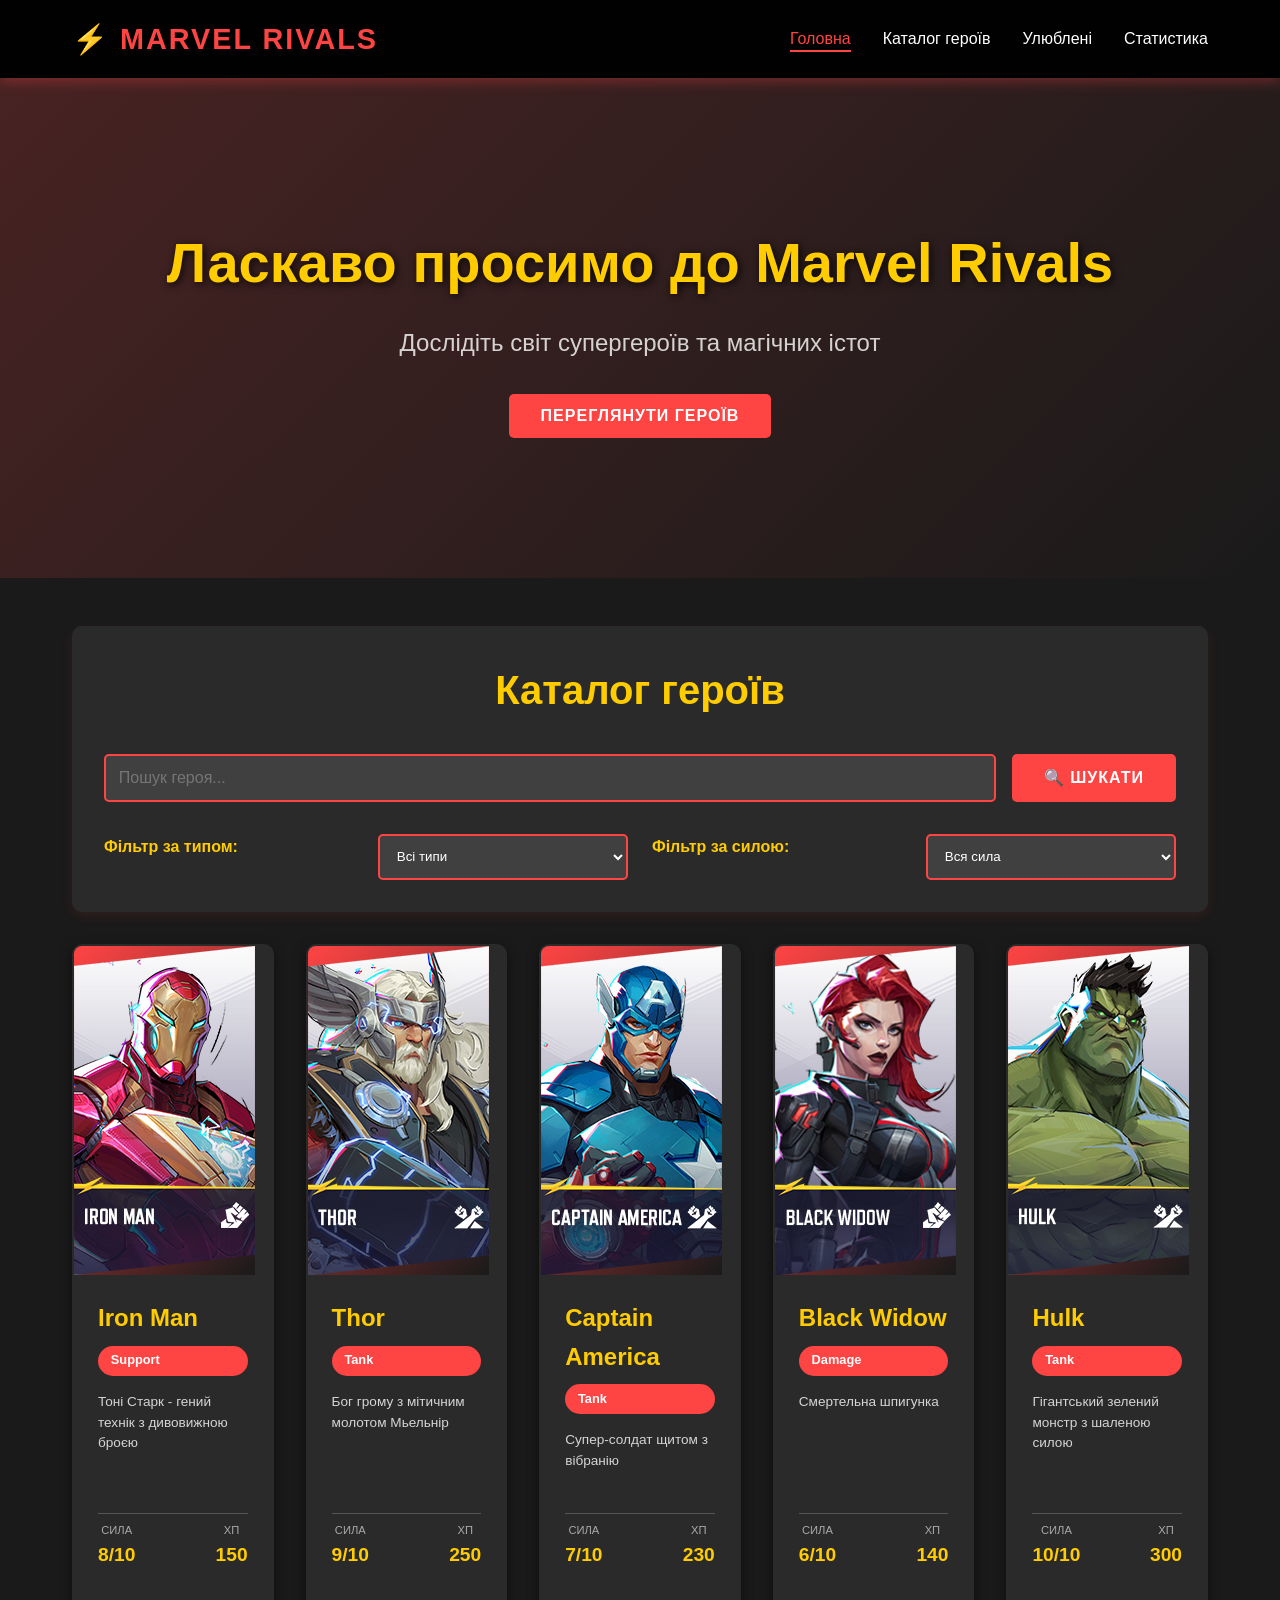
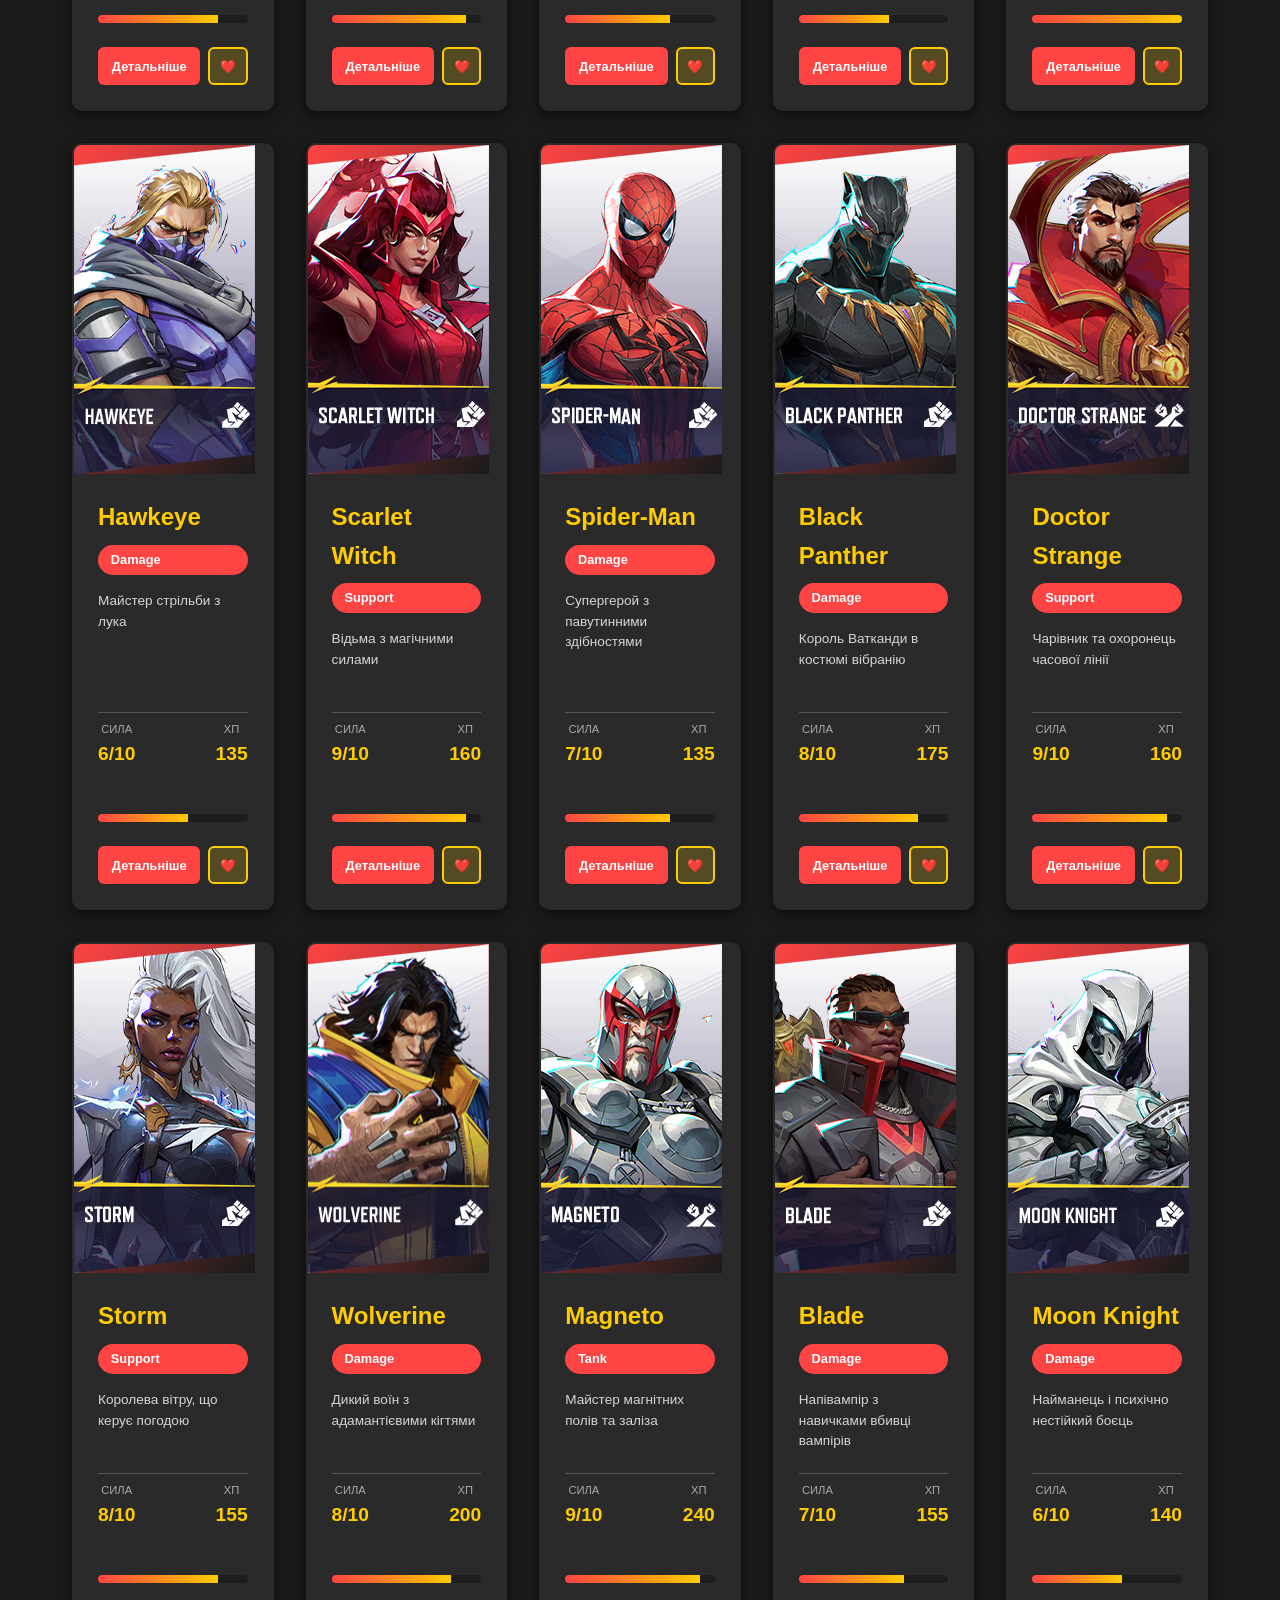
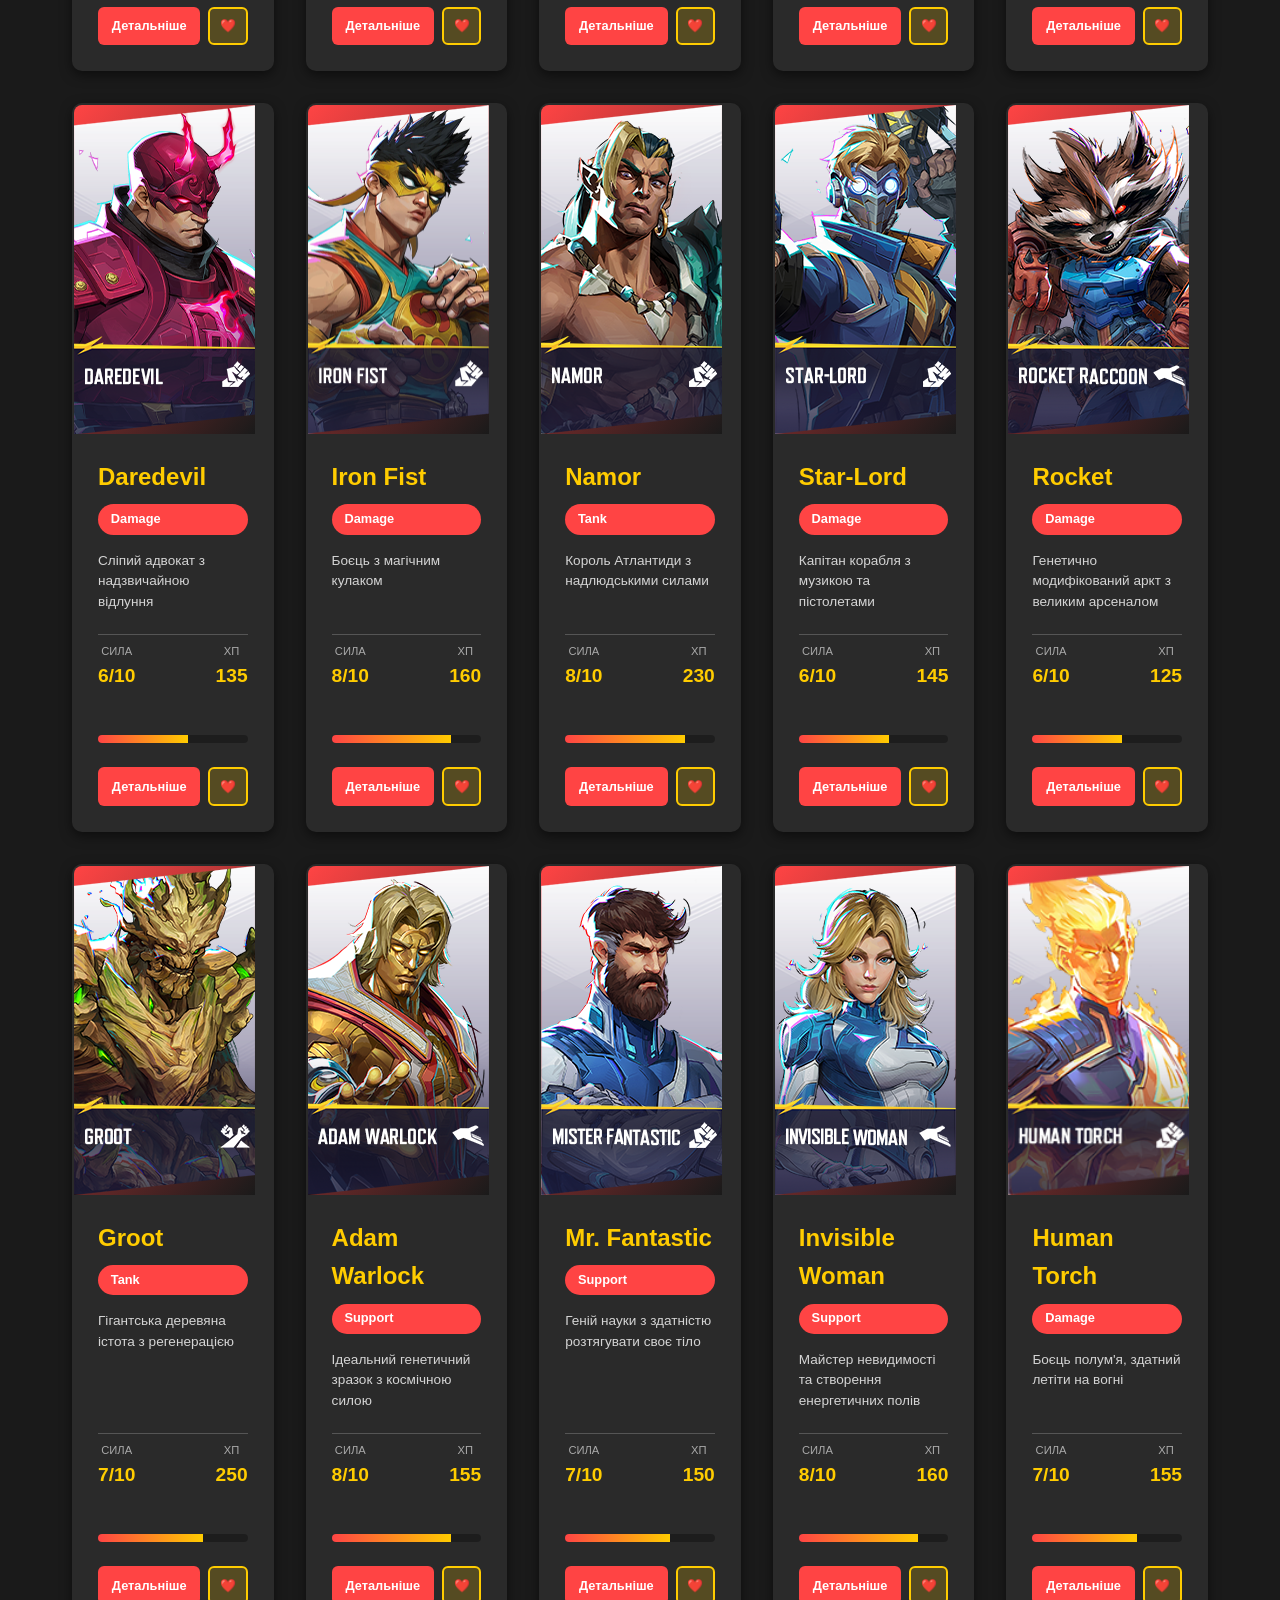
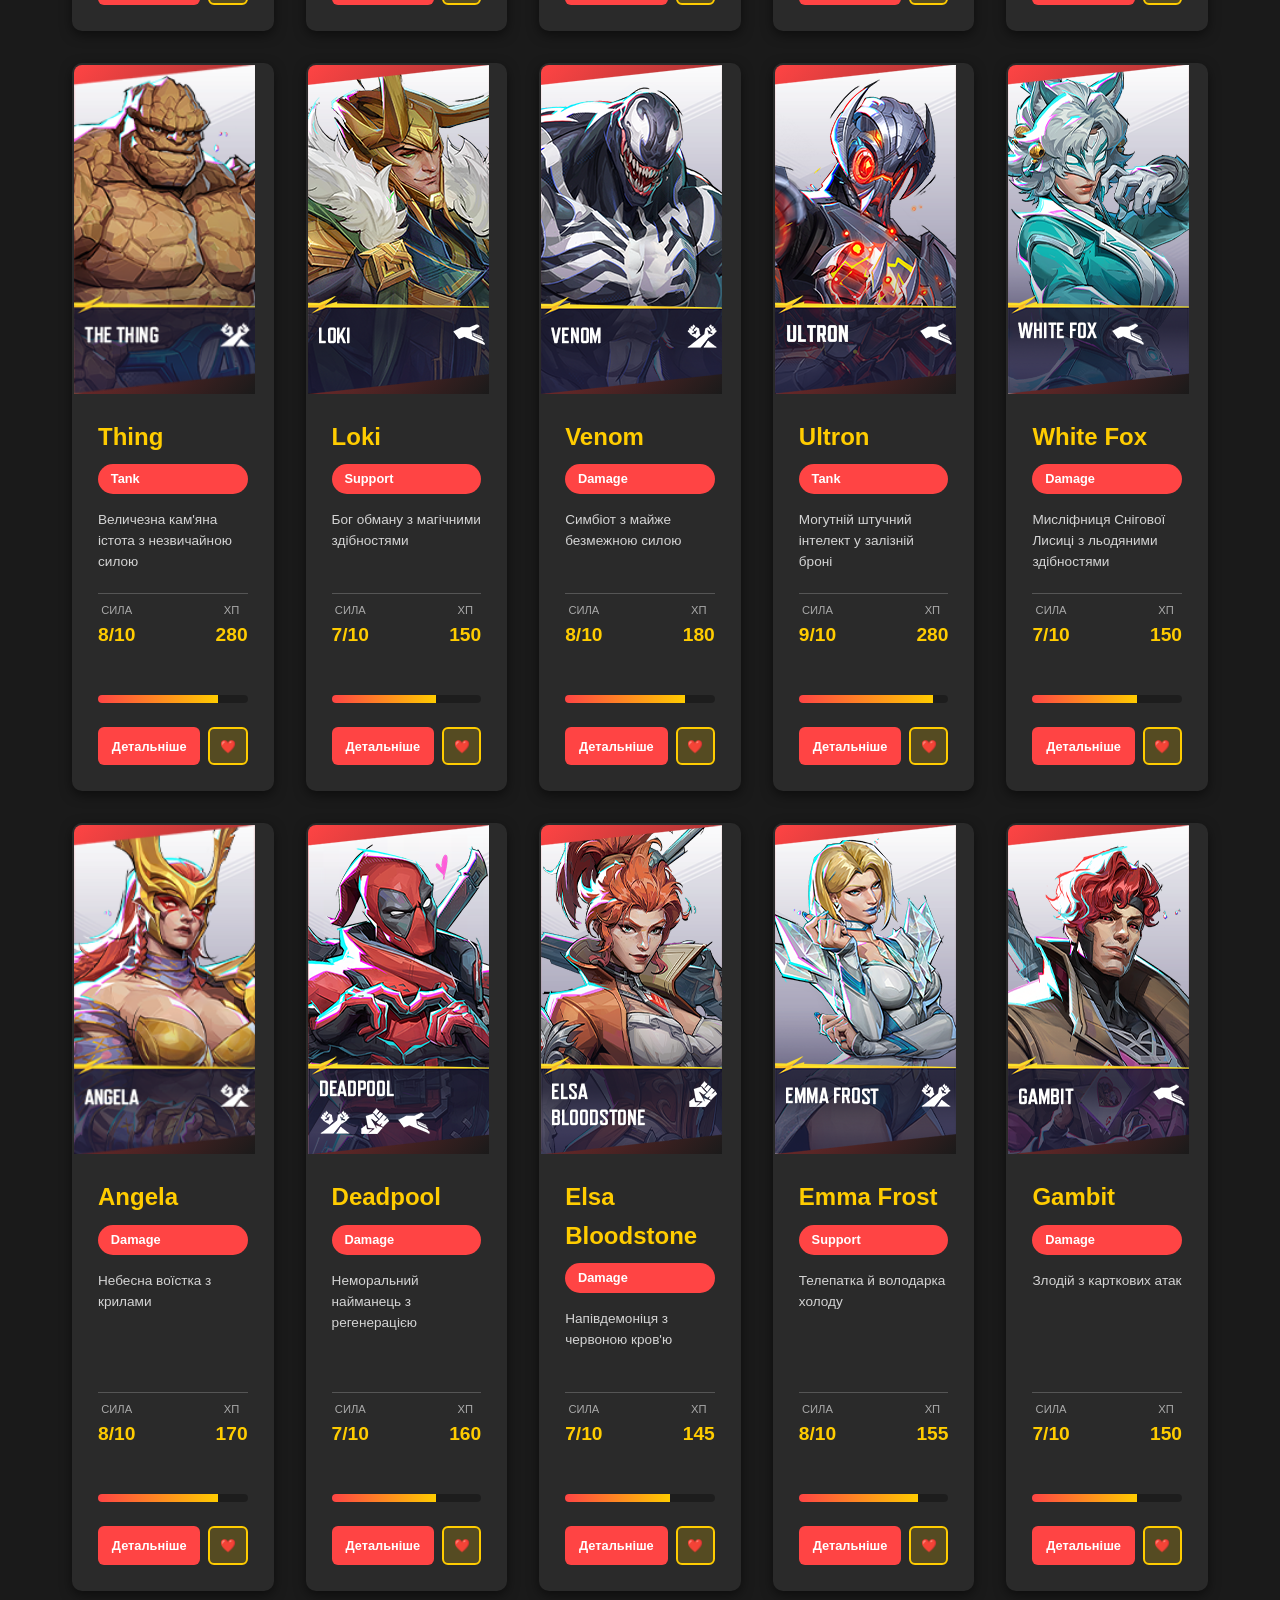
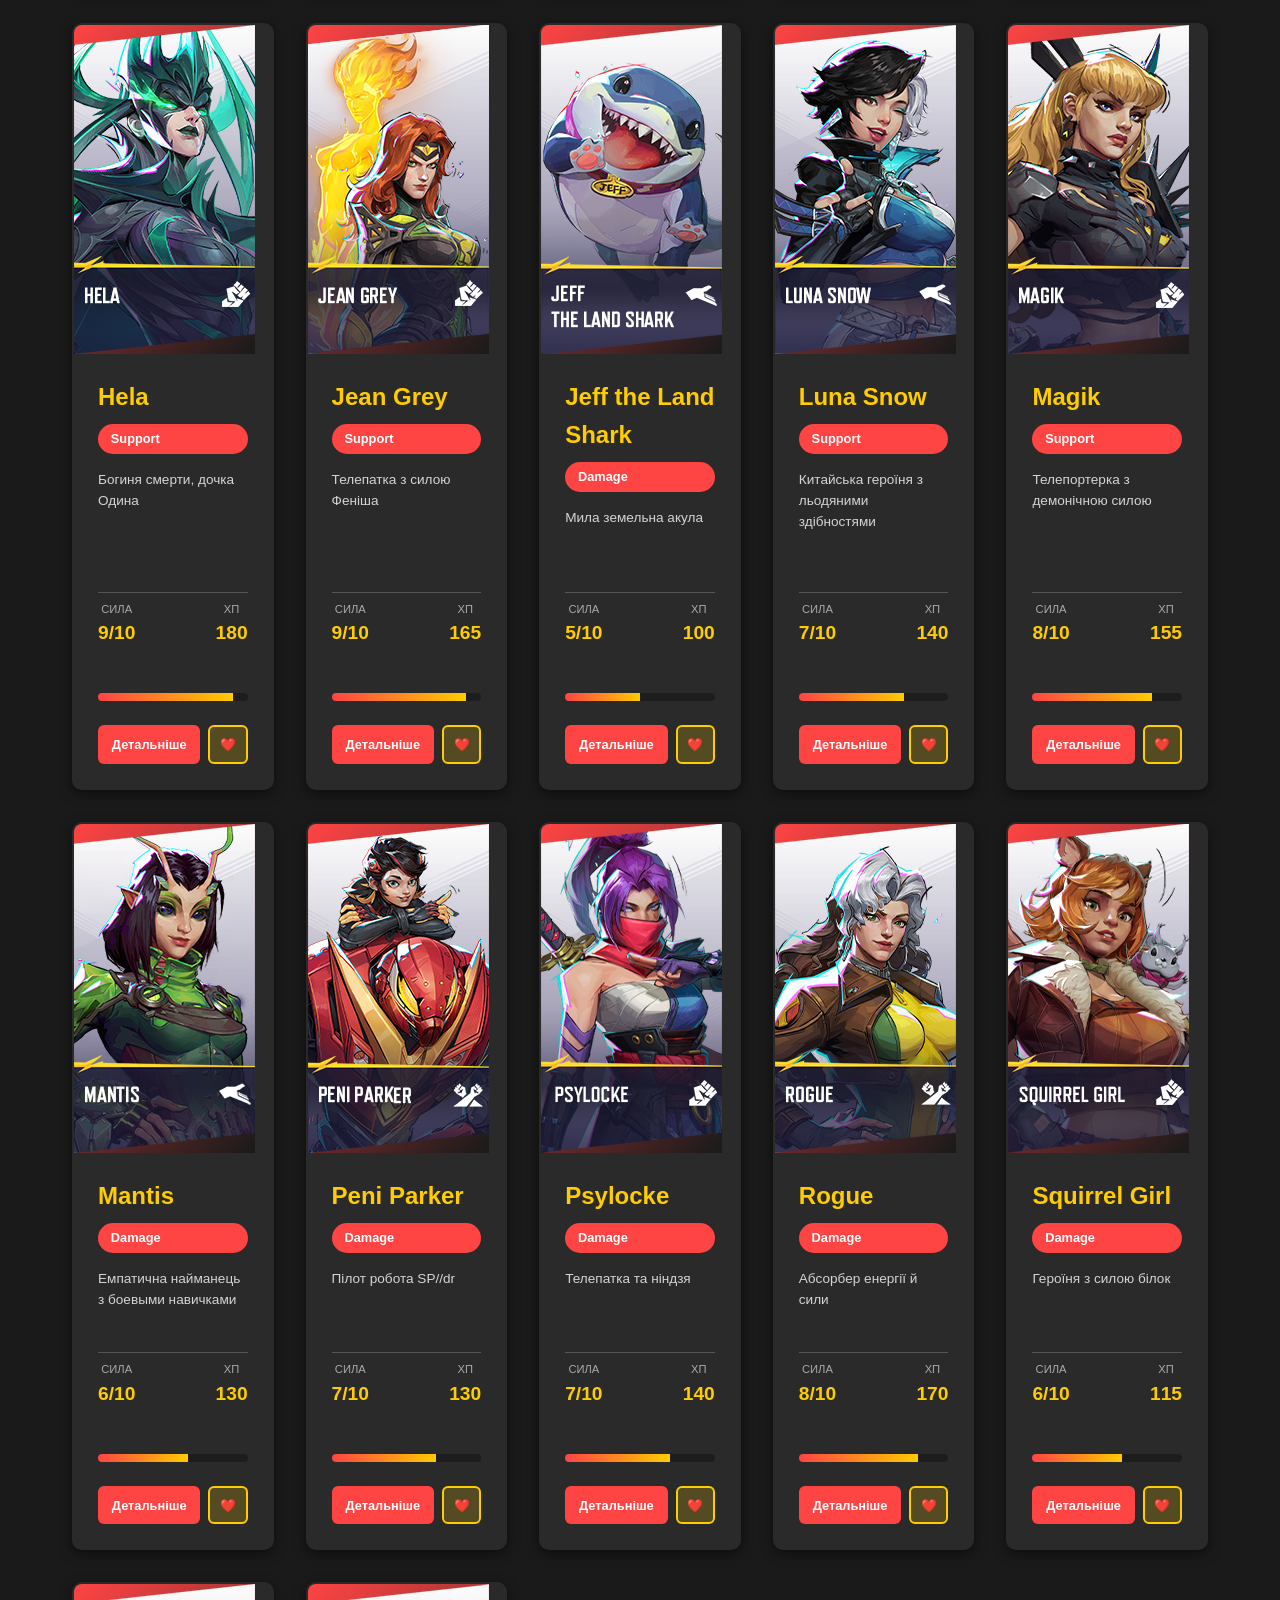
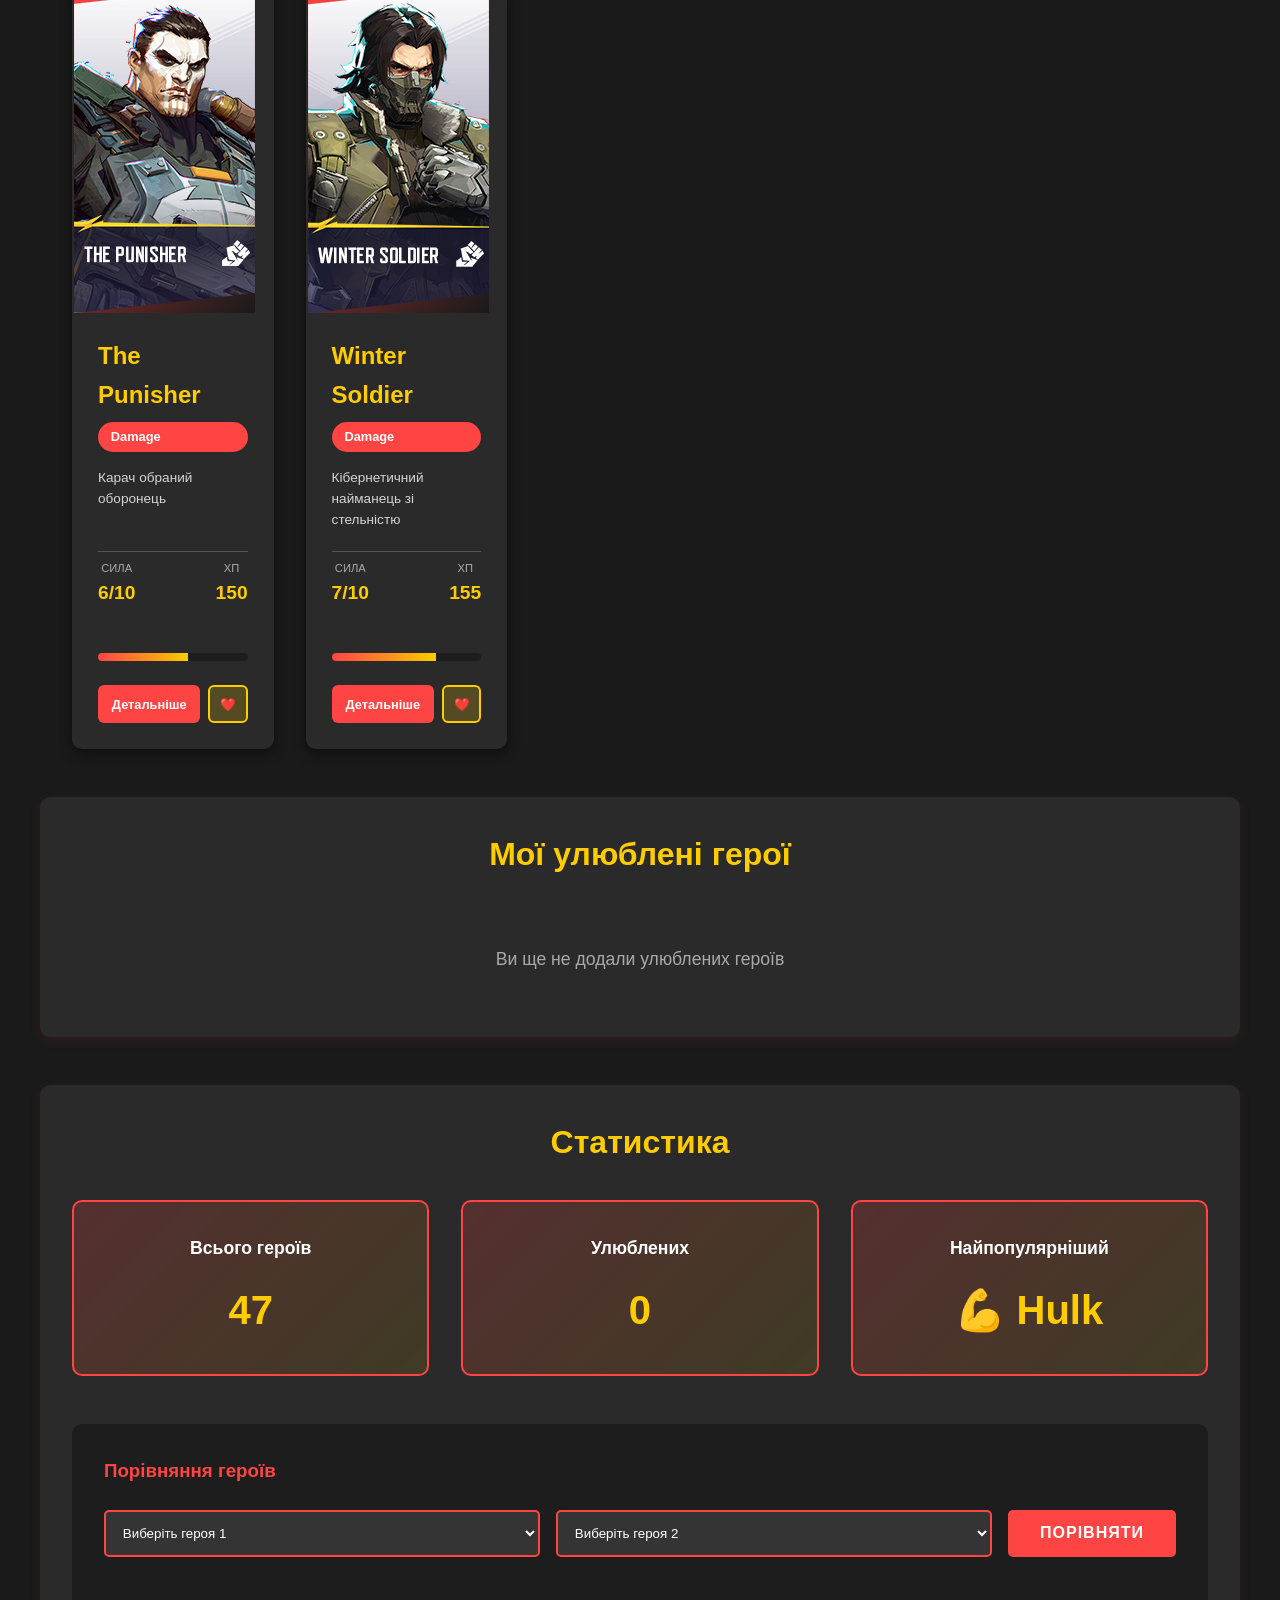
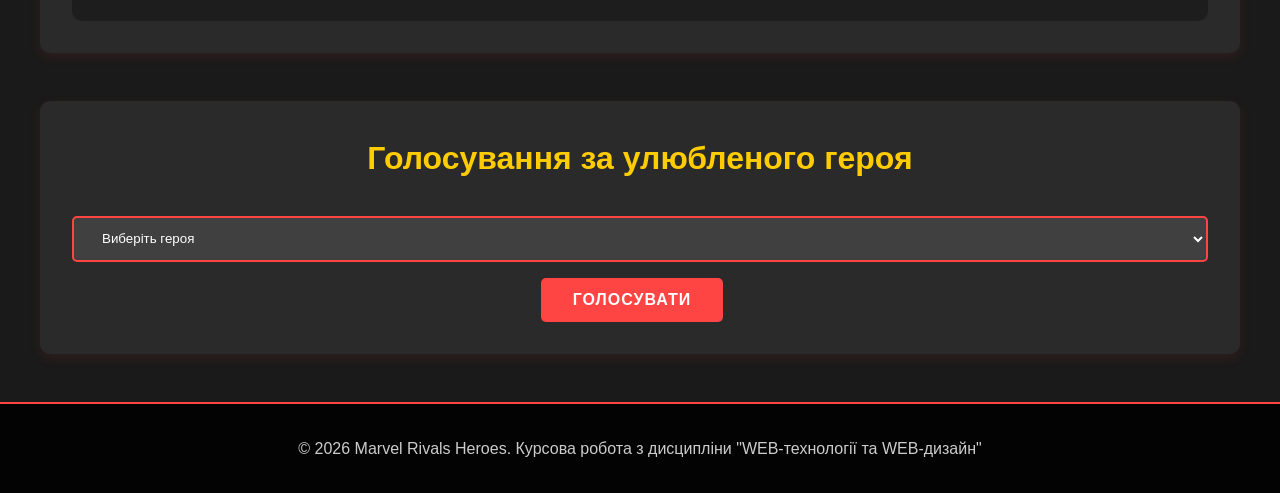
==== commit d53993f1: "Fix" ====
--- a/hero-details.html
+++ b/hero-details.html
@@ -356,7 +356,7 @@
 
     <!-- Footer -->
     <footer>
-        <p>&copy; 2026 Marvel Rivals Heros. Курсова робота з дисципліни "WEB-технології та WEB-дизайн"</p>
+        <p>&copy; 2026 Marvel Rivals Heroes. Курсова робота з дисципліни "WEB-технології та WEB-дизайн"</p>
     </footer>
 
     <script src="js/data-extended.js"></script>
--- a/css/styles.css
+++ b/css/styles.css
@@ -11,7 +11,7 @@
     --text-color: #ffffff; /* CSS змінна для тексту */
     --accent-color: #ffcc00; /* CSS змінна для акцентування */
     --card-bg: #2a2a2a; /* CSS змінна для фону карток */
-    --hover-color: #ff6666; /* CSS змінна для
+    --hover-color: #ff6666; /* CSS змінна для */
 }
 
 body { /* CSS селектор для body */
